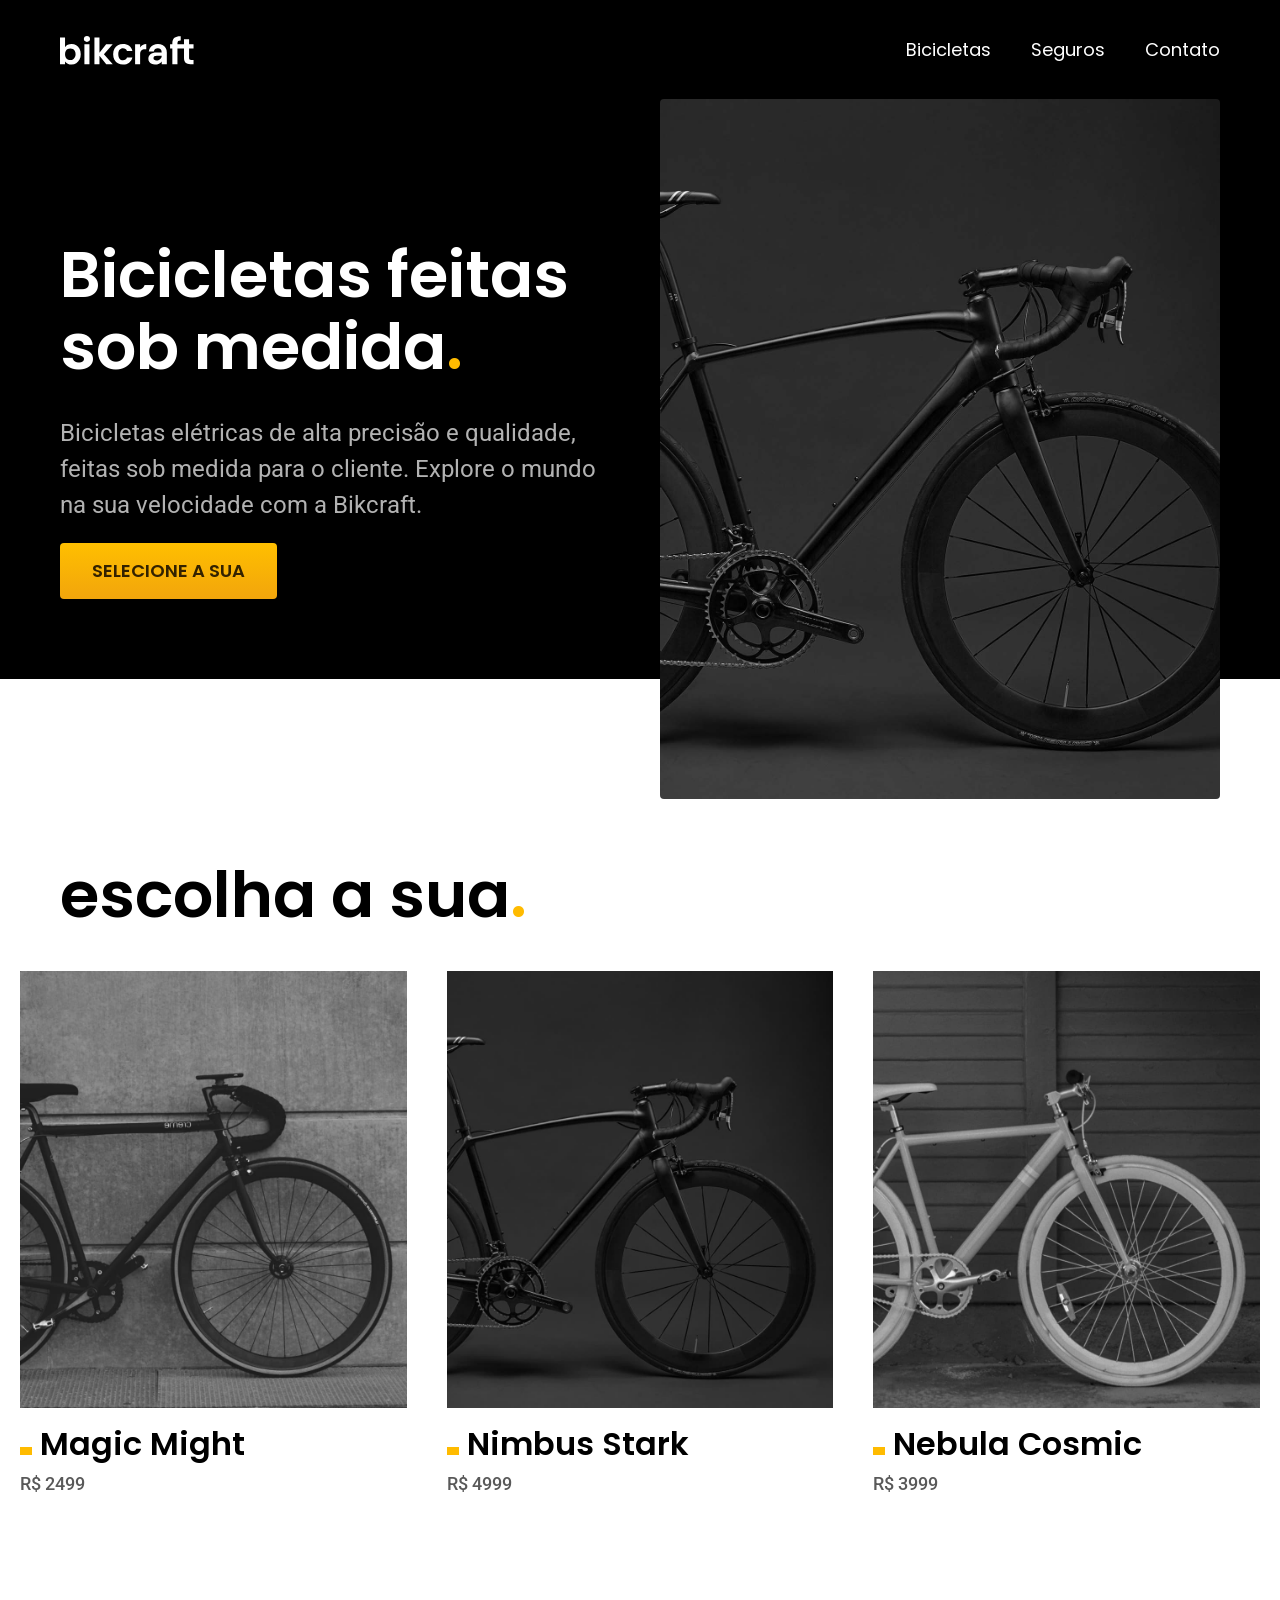
==== index.html @ c3587e06 "Add Bikes list" ====
<!DOCTYPE html>
<html lang="pt-br">

<head>
  <meta charset="UTF-8">
  <meta name="viewport" content="width=device-width, initial-scale=1.0">
  <title>Bikcraft</title>
  <link rel="stylesheet" href="./css/style.css">
  <link rel="preconnect" href="https://fonts.googleapis.com">
  <link rel="preconnect" href="https://fonts.gstatic.com">
  <link href="https://fonts.googleapis.com/css2?family=Poppins:wght@400;600&family=Roboto:wght@400;500&display=swap" rel="stylesheet">
</head>

<body>
  <header class="header-bg">
    <div class="header">
      <a href="./index.html">
        <img src="./img/bikcraft.svg" alt="Bikcraft">
      </a>
      <nav aria-label="primary">
        <ul class="header-menu">
          <li><a href="./bicicletas.html">Bicicletas</a></li>
          <li><a href="./seguros.html">Seguros</a></li>
          <li><a href="./contato.html">Contato</a></li>
        </ul>
      </nav>
    </div>
  </header>
  <main class="introduction-bg">
    <div class="introduction">
      <div class="introduction-content">
        <h1 class="font-1-xxl">Bicicletas feitas sob medida<span class="color-p1">.</span></h1>
        <p class="font-2-l color-5">Bicicletas elétricas de alta precisão e qualidade, feitas sob medida para o cliente. Explore o mundo na sua velocidade com a Bikcraft.</p>
        <a class="button" href="./bicicletas.html">Selecione a sua</a>
      </div>
      <div class="introduction-image">
        <img src="./img/fotos/introducao.jpg" alt="">
      </div>
    </div>
  </main>
  <article class="bikes-list">
    <h2 class="font-1-xxl">escolha a sua<span class="color-p1">.</span></h2>

    <ul>
      <li>
        <a href="./bikes/magic.html"></a>
        <img src="./img/bicicletas/magic-home.jpg" alt="Bicicleta Magic Might">
        <h3 class="font-1-xl">Magic Might</h3>
        <span class="font-2-m color-8">R$ 2499</span>
      </li>
      <li>
        <a href="./bikes/nimbus.html"></a>
        <img src="./img/bicicletas/nimbus-home.jpg" alt="Bicicleta Nimbus">
        <h3 class="font-1-xl">Nimbus Stark</h3>
        <span class="font-2-m color-8">R$ 4999</span>
      </li>
      <li>
        <a href="./bikes/nebula.html"></a>
        <img src="./img/bicicletas/nebula-home.jpg" alt="Bicicleta Nebula">
        <h3 class="font-1-xl">Nebula Cosmic</h3>
        <span class="font-2-m color-8">R$ 3999</span>
      </li>
    </ul>
  </article>
</body>

</html>
---- css/style.css ----
@import "./global/header.css";
@import "./utilities/typography.css";
@import "./utilities/colors.css";

@import "./global/global.css";

/* Utilities */

@import "./utilities/components.css";

/* Home */
@import "./home/introduction.css";
@import "./bikes/bikes-list.css";
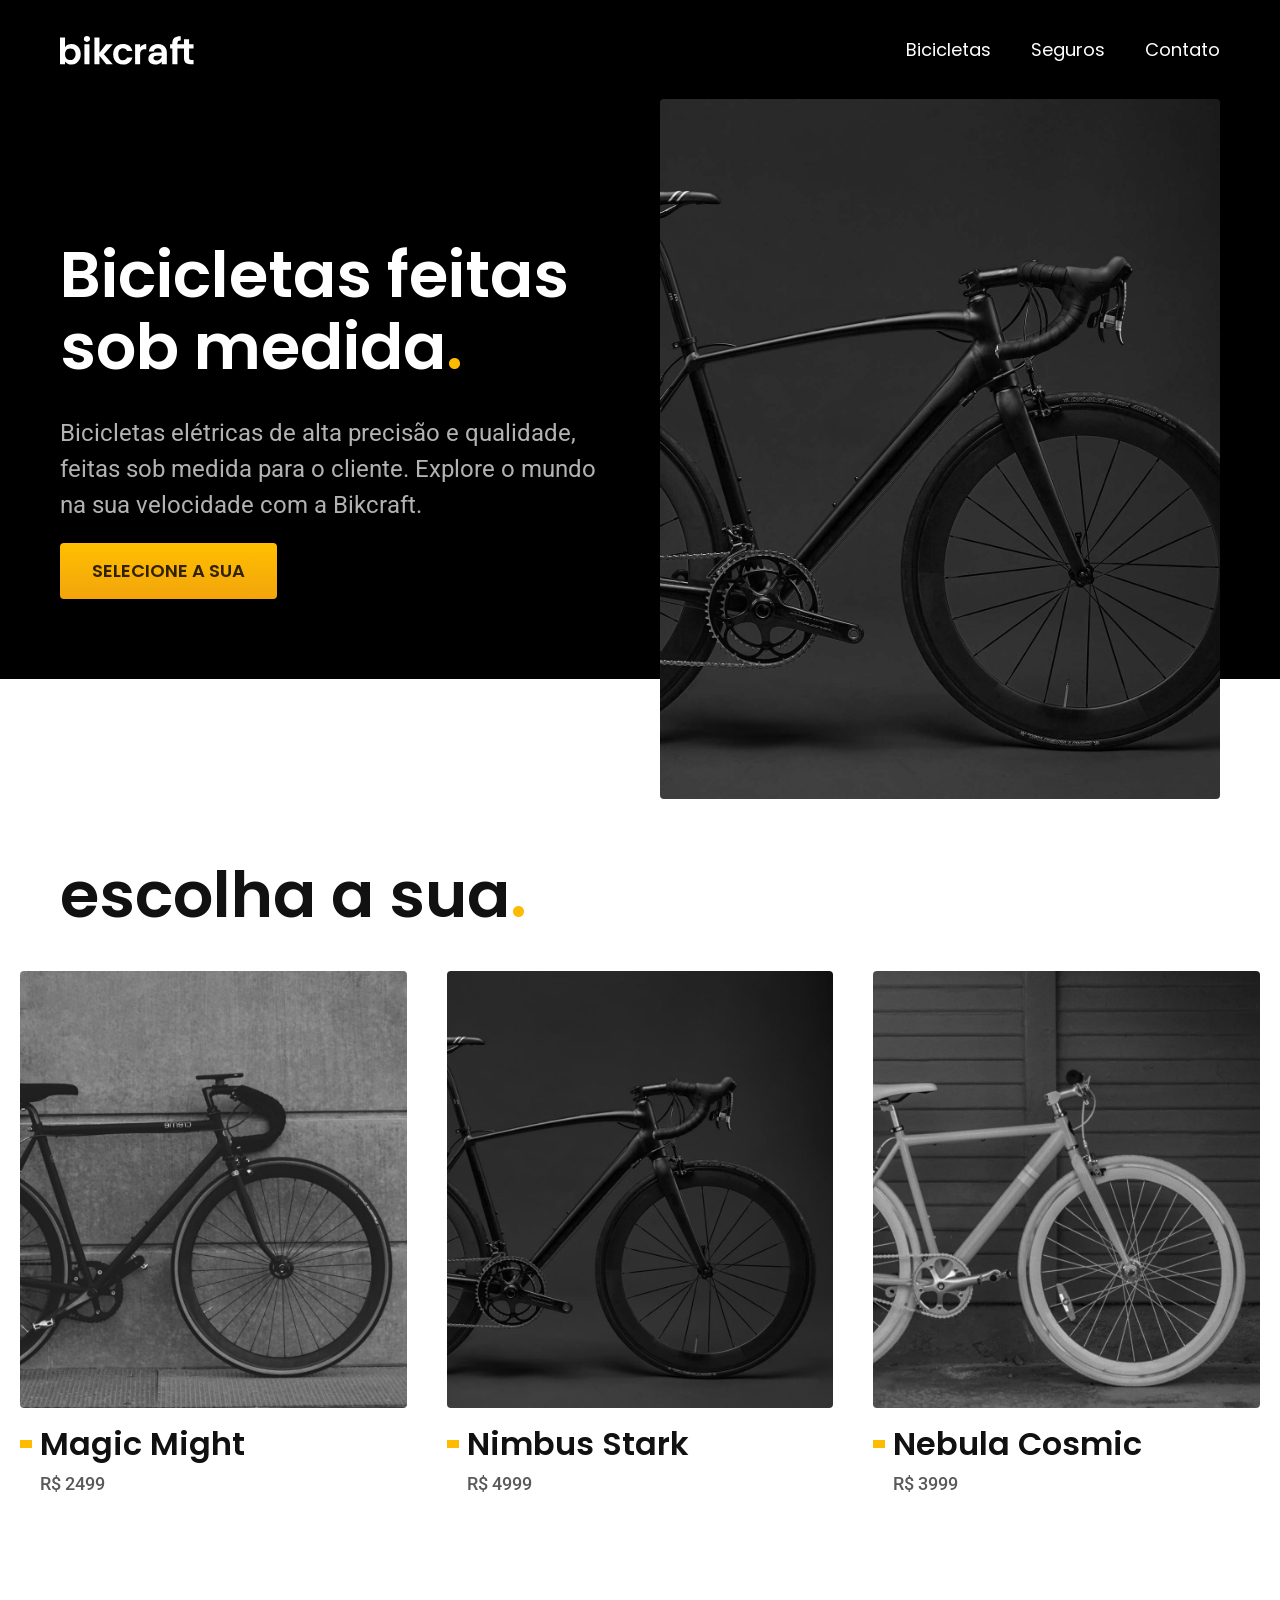
==== commit d43797cf: "Fixing some code changes" ====
--- a/index.html
+++ b/index.html
@@ -43,22 +43,25 @@
 
     <ul>
       <li>
-        <a href="./bikes/magic.html"></a>
-        <img src="./img/bicicletas/magic-home.jpg" alt="Bicicleta Magic Might">
-        <h3 class="font-1-xl">Magic Might</h3>
-        <span class="font-2-m color-8">R$ 2499</span>
+        <a href="./bikes/magic.html">
+          <img src="./img/bicicletas/magic-home.jpg" alt="Bicicleta Magic Might">
+          <h3 class="font-1-xl">Magic Might</h3>
+          <span class="font-2-m color-8">R$ 2499</span>
+        </a>
       </li>
       <li>
-        <a href="./bikes/nimbus.html"></a>
-        <img src="./img/bicicletas/nimbus-home.jpg" alt="Bicicleta Nimbus">
-        <h3 class="font-1-xl">Nimbus Stark</h3>
-        <span class="font-2-m color-8">R$ 4999</span>
+        <a href="./bikes/nimbus.html">
+          <img src="./img/bicicletas/nimbus-home.jpg" alt="Bicicleta Nimbus">
+          <h3 class="font-1-xl">Nimbus Stark</h3>
+          <span class="font-2-m color-8">R$ 4999</span>
+        </a>
       </li>
       <li>
-        <a href="./bikes/nebula.html"></a>
-        <img src="./img/bicicletas/nebula-home.jpg" alt="Bicicleta Nebula">
-        <h3 class="font-1-xl">Nebula Cosmic</h3>
-        <span class="font-2-m color-8">R$ 3999</span>
+        <a href="./bikes/nebula.html">
+          <img src="./img/bicicletas/nebula-home.jpg" alt="Bicicleta Nebula">
+          <h3 class="font-1-xl">Nebula Cosmic</h3>
+          <span class="font-2-m color-8">R$ 3999</span>
+        </a>
       </li>
     </ul>
   </article>
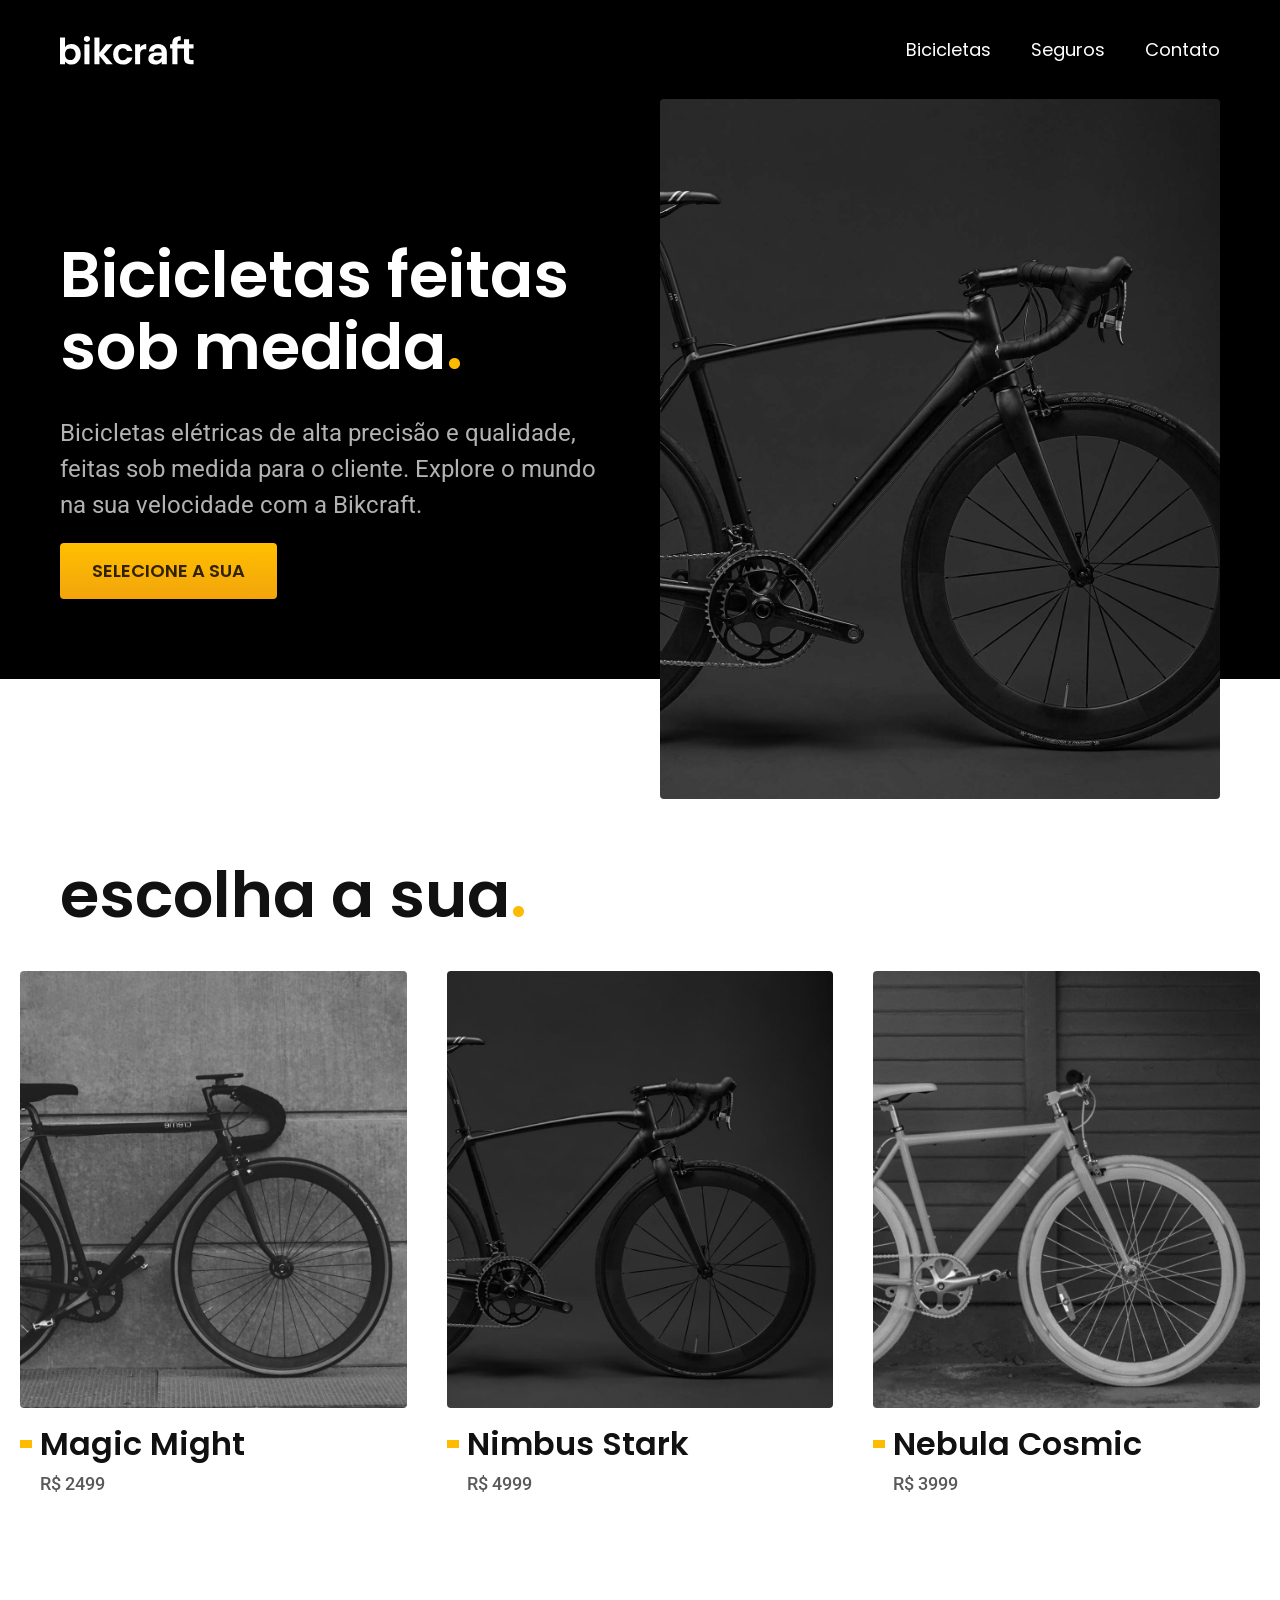
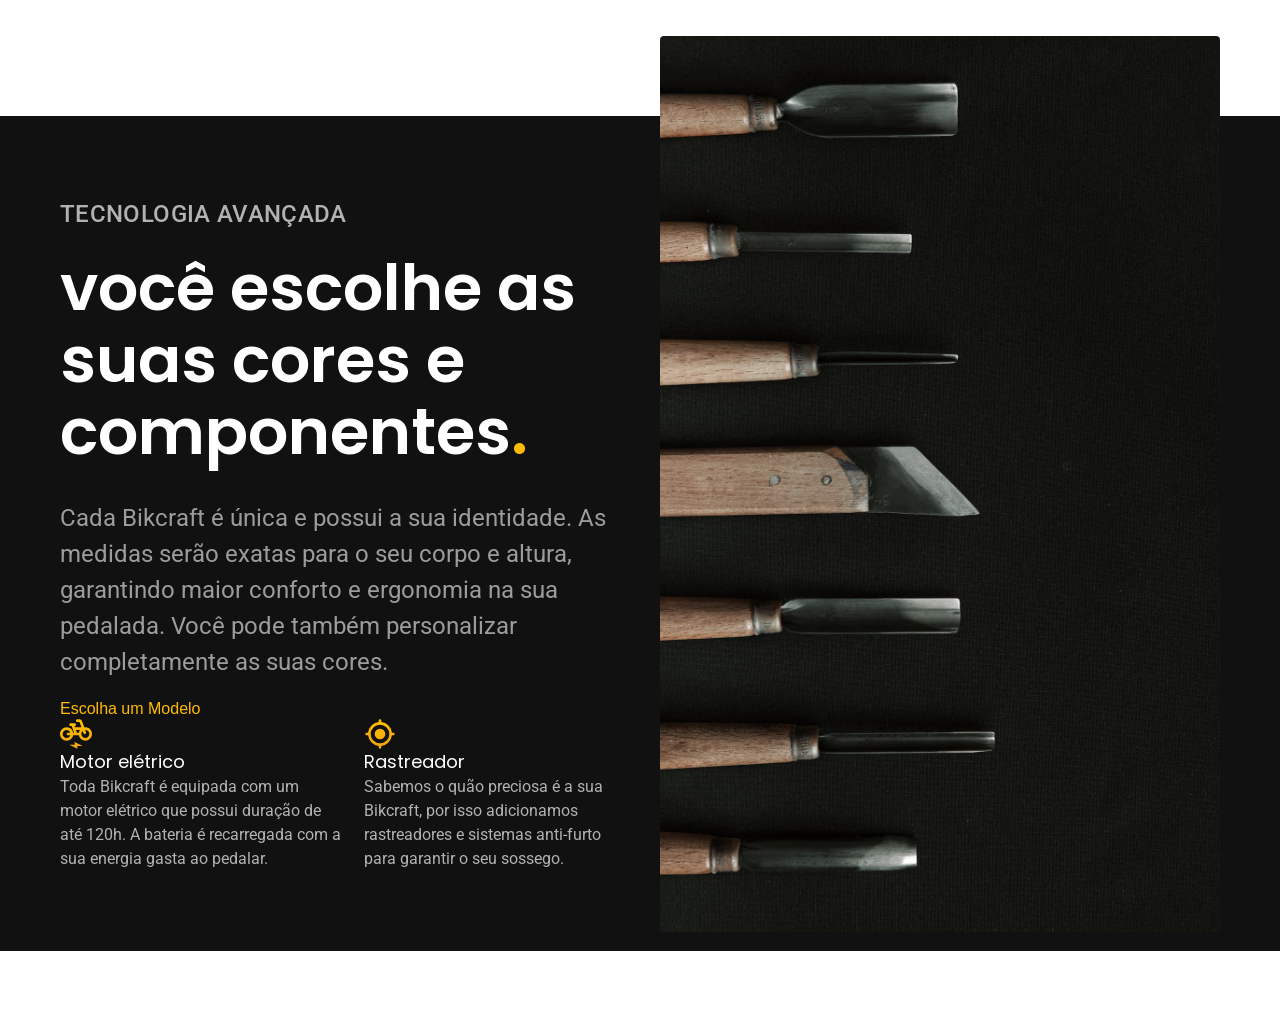
==== commit 96dbb5ac: "New updates on Bikcraft project" ====
--- a/index.html
+++ b/index.html
@@ -39,7 +39,7 @@
     </div>
   </main>
   <article class="bikes-list">
-    <h2 class="font-1-xxl">escolha a sua<span class="color-p1">.</span></h2>
+    <h2 class="font-1-xxl container">escolha a sua<span class="color-p1">.</span></h2>
 
     <ul>
       <li>
@@ -65,6 +65,33 @@
       </li>
     </ul>
   </article>
+  <article class="technology-bg">
+    <div class="technology container">
+      <div class="technology-content">
+        <span class="font-2-l-b color-5">tecnologia avançada</span>
+        <h2 class="font-1-xxl color-0">você escolhe as suas cores e componentes<span class="color-p1">.</span></h2>
+        <p class="font-2-l color-6">Cada Bikcraft é única e possui a sua identidade. As medidas serão exatas para o seu corpo e altura, garantindo maior conforto e ergonomia na sua pedalada. Você pode também personalizar completamente as suas cores.</p>
+        <a class="link color-p1" href="./bicicletas.html">Escolha um Modelo</a>
+        <div class="technology-vantagens">
+          <div>
+            <img src="./img/icones/eletrica.svg" alt="">
+            <h3 class="font-1-m color-0">Motor elétrico</h3>
+            <p class="font-2-s color-5">Toda Bikcraft é equipada com um motor elétrico que possui duração de até 120h. A bateria é recarregada com a sua energia gasta ao pedalar.</p>
+          </div>
+          <div>
+            <img src="./img/icones/rastreador.svg" alt="">
+            <h3 class="font-1-m color-0">Rastreador</h3>
+            <p class="font-2-s color-5">Sabemos o quão preciosa é a sua Bikcraft, por isso adicionamos rastreadores e sistemas anti-furto para garantir o seu sossego.</p>
+          </div>
+        </div>
+      </div>
+      <div class="technology-image">
+        <img src="./img/fotos/tecnologia.jpg" alt="">
+      </div>
+
+    </div>
+
+  </article>
 </body>
 
 </html>
--- a/css/style.css
+++ b/css/style.css
@@ -10,4 +10,5 @@
 
 /* Home */
 @import "./home/introduction.css";
+@import "./home/technology.css";
 @import "./bikes/bikes-list.css";
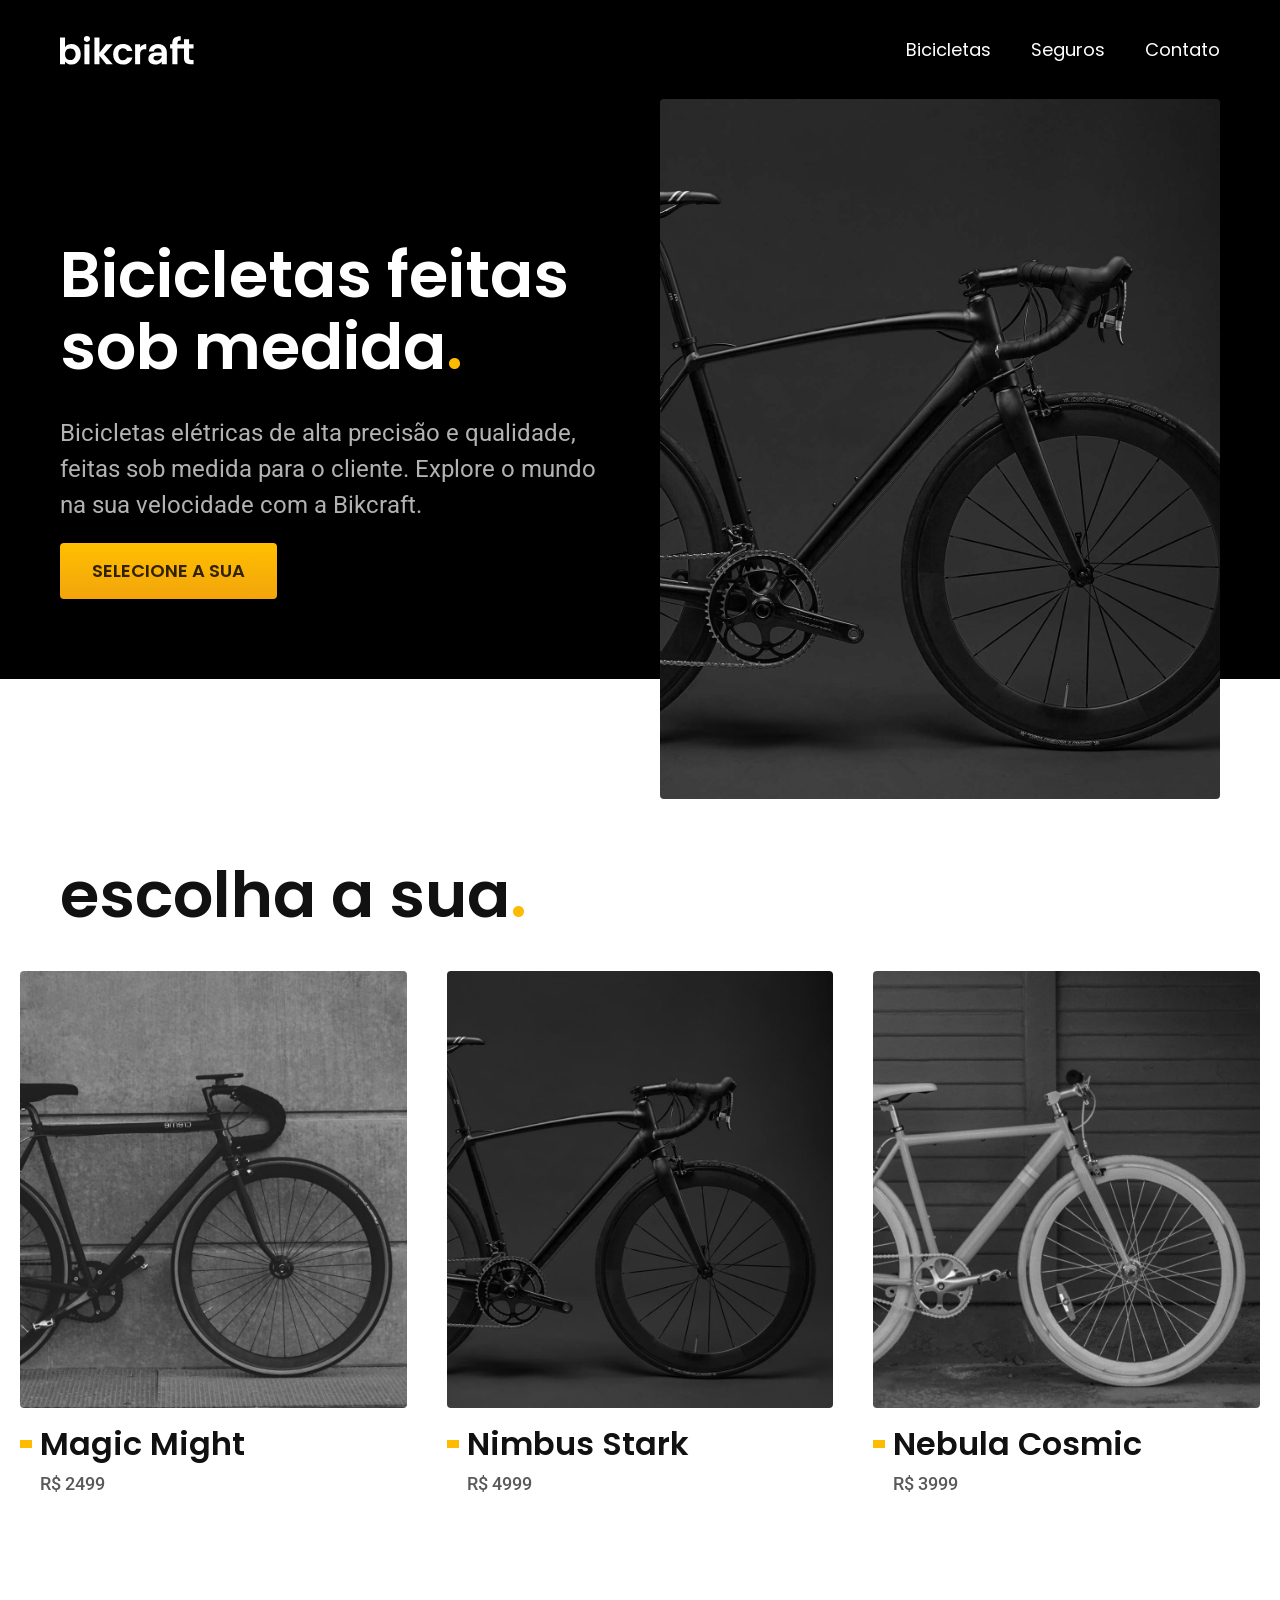
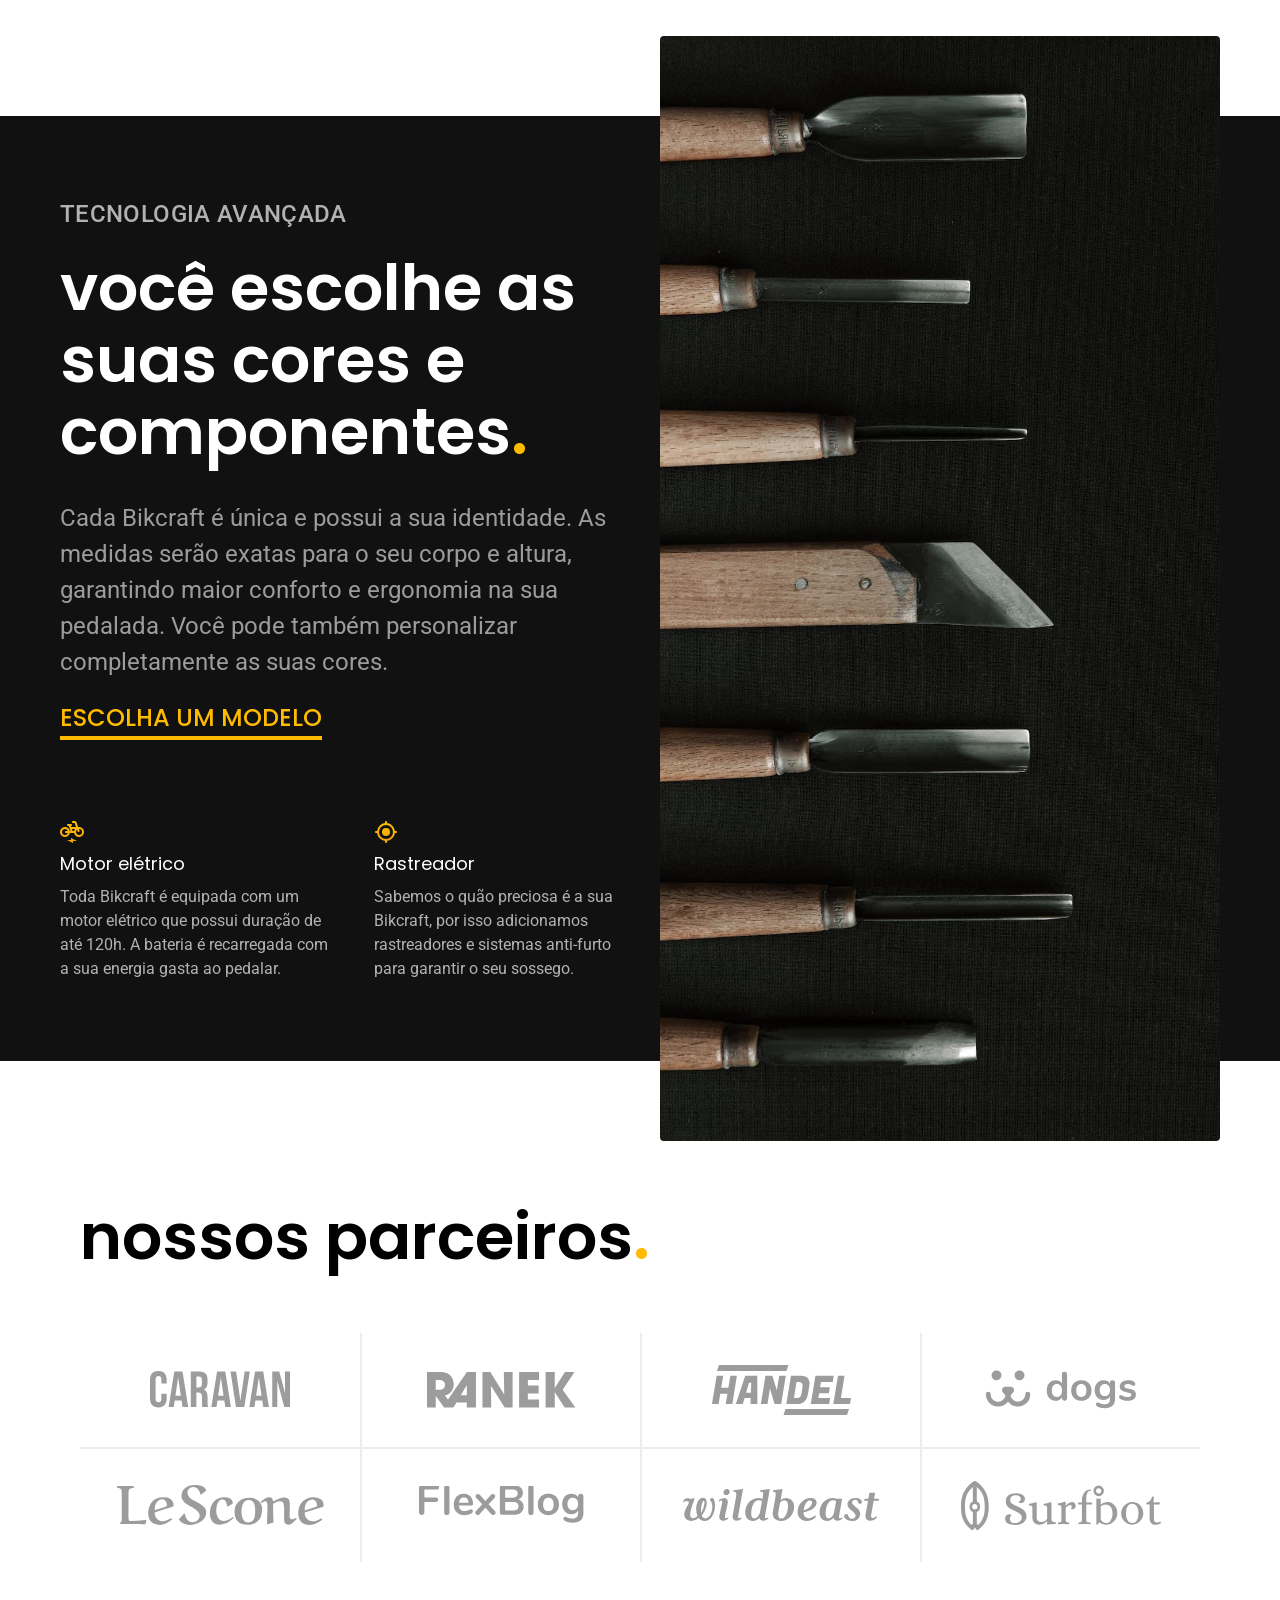
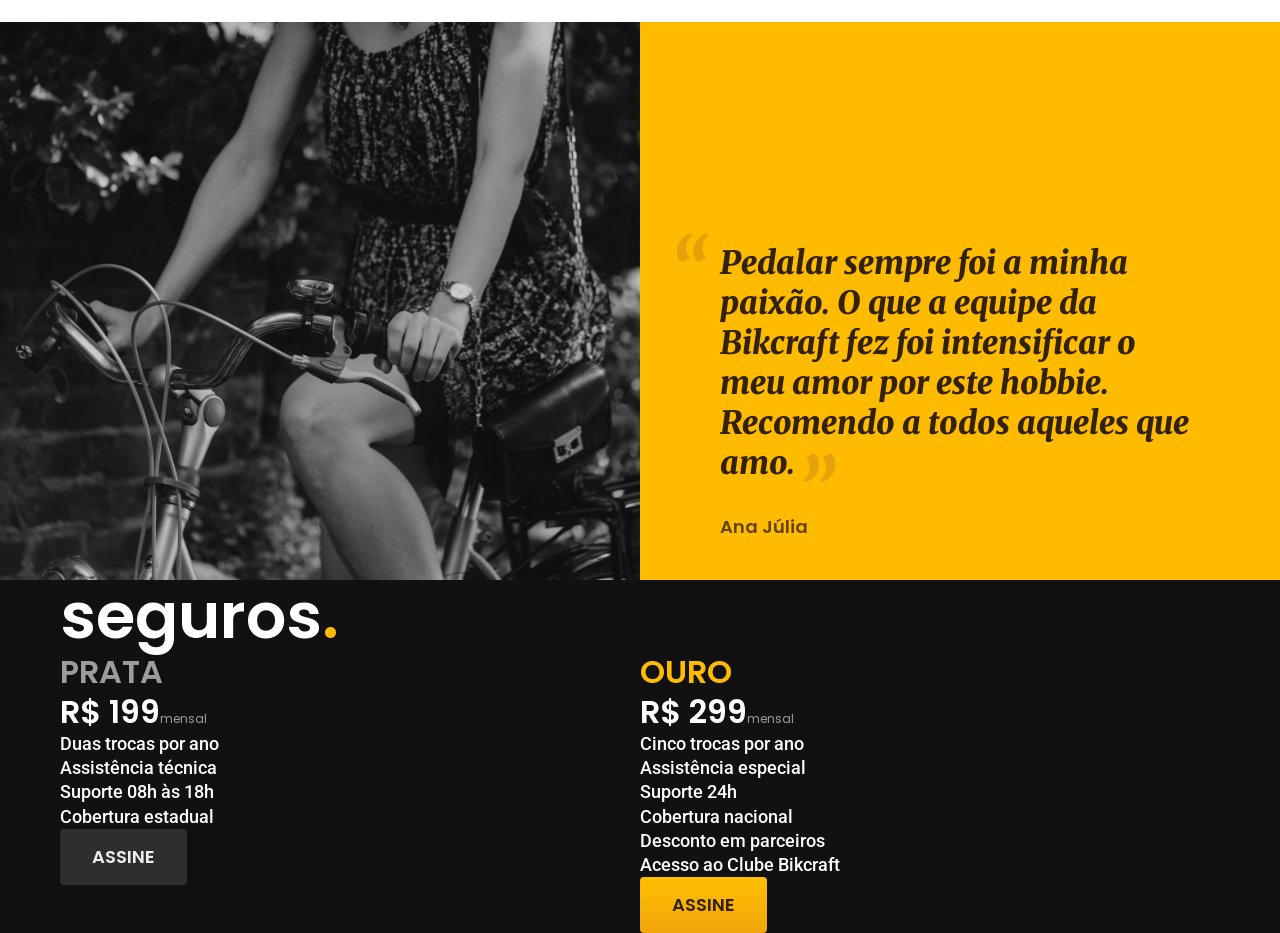
==== commit 42cb5769: "Adding seguros and depoimentos" ====
--- a/index.html
+++ b/index.html
@@ -7,8 +7,8 @@
   <title>Bikcraft</title>
   <link rel="stylesheet" href="./css/style.css">
   <link rel="preconnect" href="https://fonts.googleapis.com">
-  <link rel="preconnect" href="https://fonts.gstatic.com">
-  <link href="https://fonts.googleapis.com/css2?family=Poppins:wght@400;600&family=Roboto:wght@400;500&display=swap" rel="stylesheet">
+  <link rel="preconnect" href="https://fonts.gstatic.com" crossorigin>
+  <link href="https://fonts.googleapis.com/css2?family=Merriweather:ital,opsz,wght@1,18..144,900&family=Poppins&family=Roboto&display=swap" rel="stylesheet">
 </head>
 
 <body>
@@ -92,6 +92,59 @@
     </div>
 
   </article>
+  <section class="partners" aria-label="Nossos Parceiros">
+    <h2 class="font-1-xxl color-12 container">nossos parceiros<span class="color-p1">.</span></h2>
+    <ul>
+      <li><img src="./img/parceiros/caravan.svg" alt="caravan"></li>
+      <li><img src="./img/parceiros/ranek.svg" alt="ranek"></li>
+      <li><img src="./img/parceiros/handel.svg" alt="handel"></li>
+      <li><img src="./img/parceiros/dogs.svg" alt="dogs"></li>
+      <li><img src="./img/parceiros/lescone.svg" alt="lescone"></li>
+      <li><img src="./img/parceiros/flexblog.svg" alt="flexblog"></li>
+      <li><img src="./img/parceiros/wildbeast.svg" alt="wildbeast"></li>
+      <li><img src="./img/parceiros/surfbot.svg" alt="surfbot"></li>
+    </ul>
+  </section>
+  <section class="testimony" aria-label="Depoimento">
+    <div>
+      <img src="./img/fotos/depoimento.jpg" alt="Pessoa andando de bicicleta da Bikcraft">
+    </div>
+    <div class="testimony-content">
+      <blockquote class="font-1-xl color-p5">
+        <p>Pedalar sempre foi a minha paixão. O que a equipe da Bikcraft fez foi intensificar o meu amor por este hobbie. Recomendo a todos aqueles que amo.</p>
+      </blockquote>
+      <span class="font-1-m-b color-p4">Ana Júlia</span>
+    </div>
+  </section>
+  <article class="insurance-bg">
+    <div class="insurance container">
+      <h2 class="font-1-xxl color-0">seguros<span class="color-p1">.</span></h2>
+      <div class="insurance-item">
+        <h3 class="font-1-xl color-6">PRATA</h3>
+        <span class="font-1-xl color-0">R$ 199<span class="font-1-xs color-6">mensal</span></span>
+        <ul class="font-2-m color-0">
+          <li>Duas trocas por ano</li>
+          <li>Assistência técnica</li>
+          <li>Suporte 08h às 18h</li>
+          <li>Cobertura estadual</li>
+        </ul>
+        <a class="button secondary" href="./orcamento.html">Assine</a>
+      </div>
+      <div class="insurance-item">
+        <h3 class="font-1-xl color-p1">OURO</h3>
+        <span class="font-1-xl color-0">R$ 299<span class="font-1-xs color-6">mensal</span></span>
+        <ul class="font-2-m color-0">
+          <li>Cinco trocas por ano</li>
+          <li>Assistência especial</li>
+          <li>Suporte 24h</li>
+          <li>Cobertura nacional</li>
+          <li>Desconto em parceiros</li>
+          <li>Acesso ao Clube Bikcraft</li>
+        </ul>
+        <a class="button" href="./orcamento.html">Assine</a>
+      </div>
+    </div>
+  </article>
 </body>
 
 </html>
--- a/css/style.css
+++ b/css/style.css
@@ -11,4 +11,9 @@
 /* Home */
 @import "./home/introduction.css";
 @import "./home/technology.css";
+@import "./home/partners.css";
+@import "./home/testimony.css";
+@import "../insurances/insurance.css";
+
+/* Bikes-list */
 @import "./bikes/bikes-list.css";
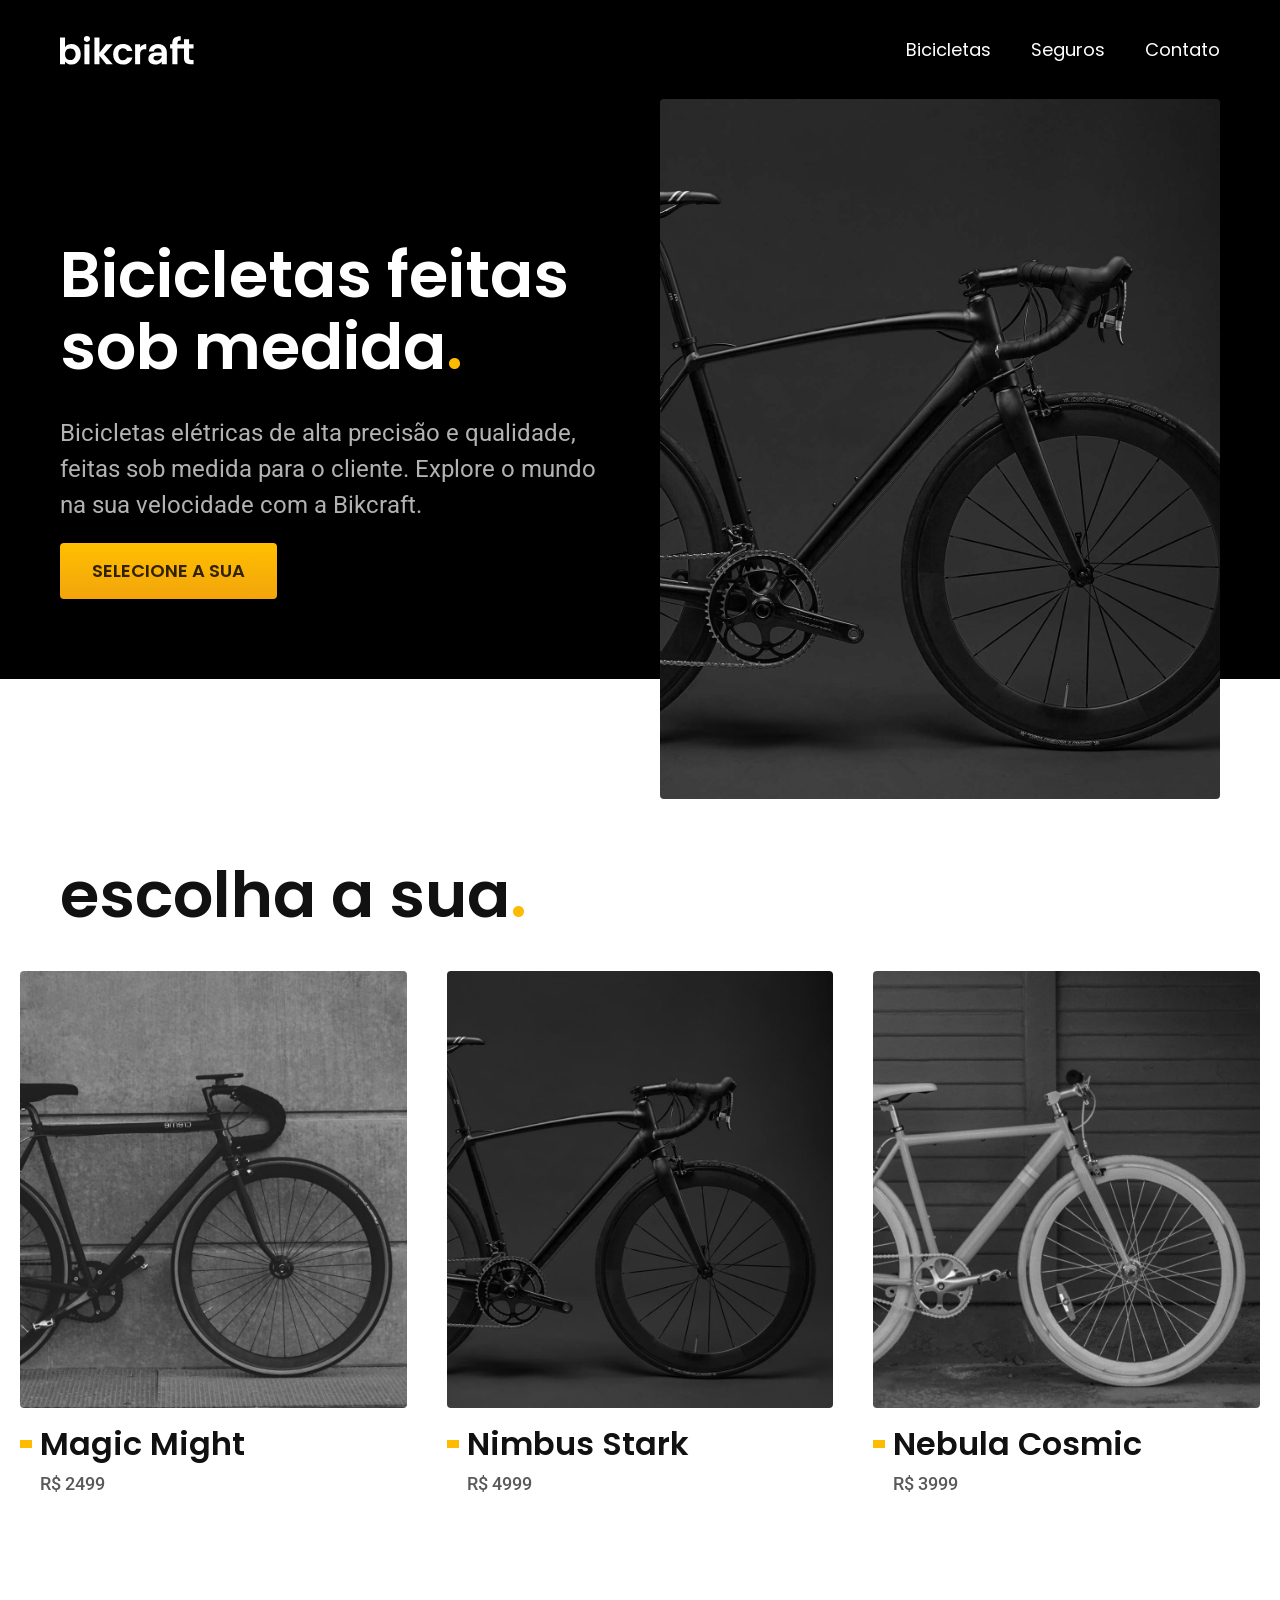
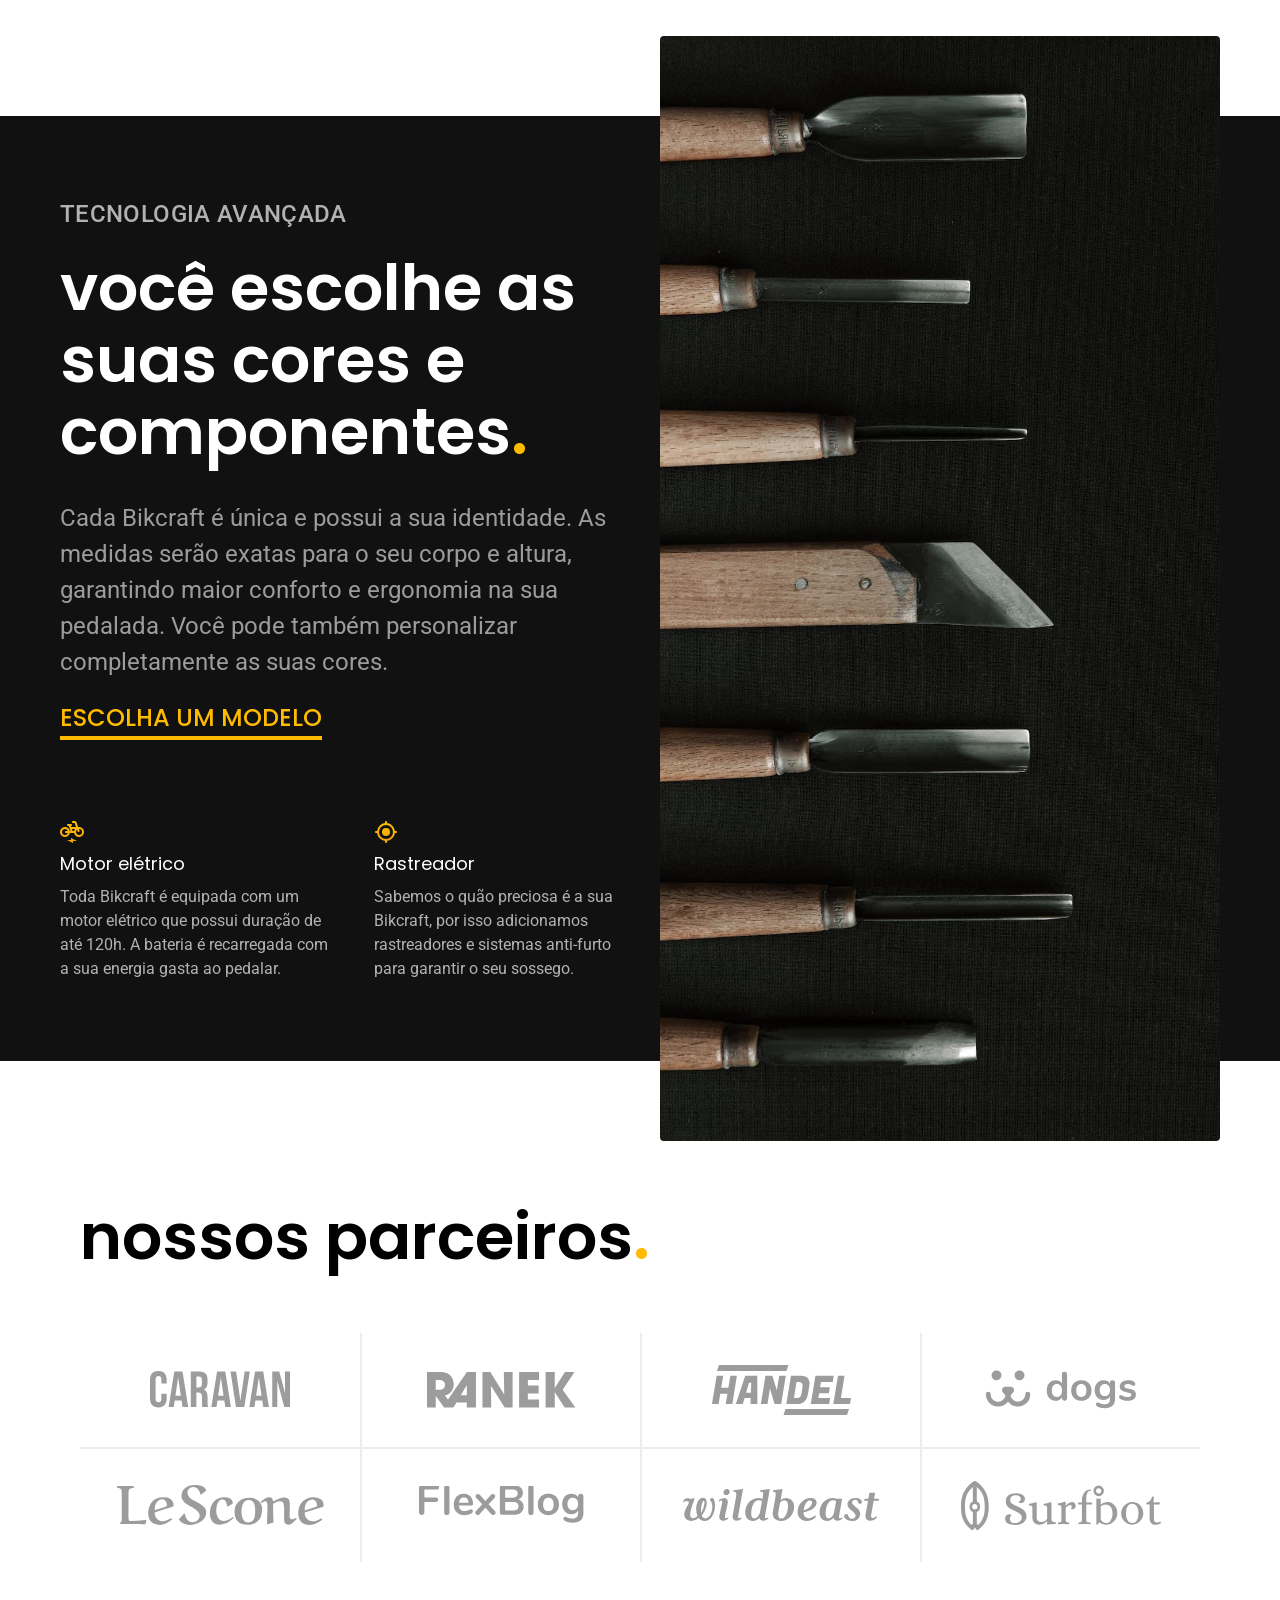
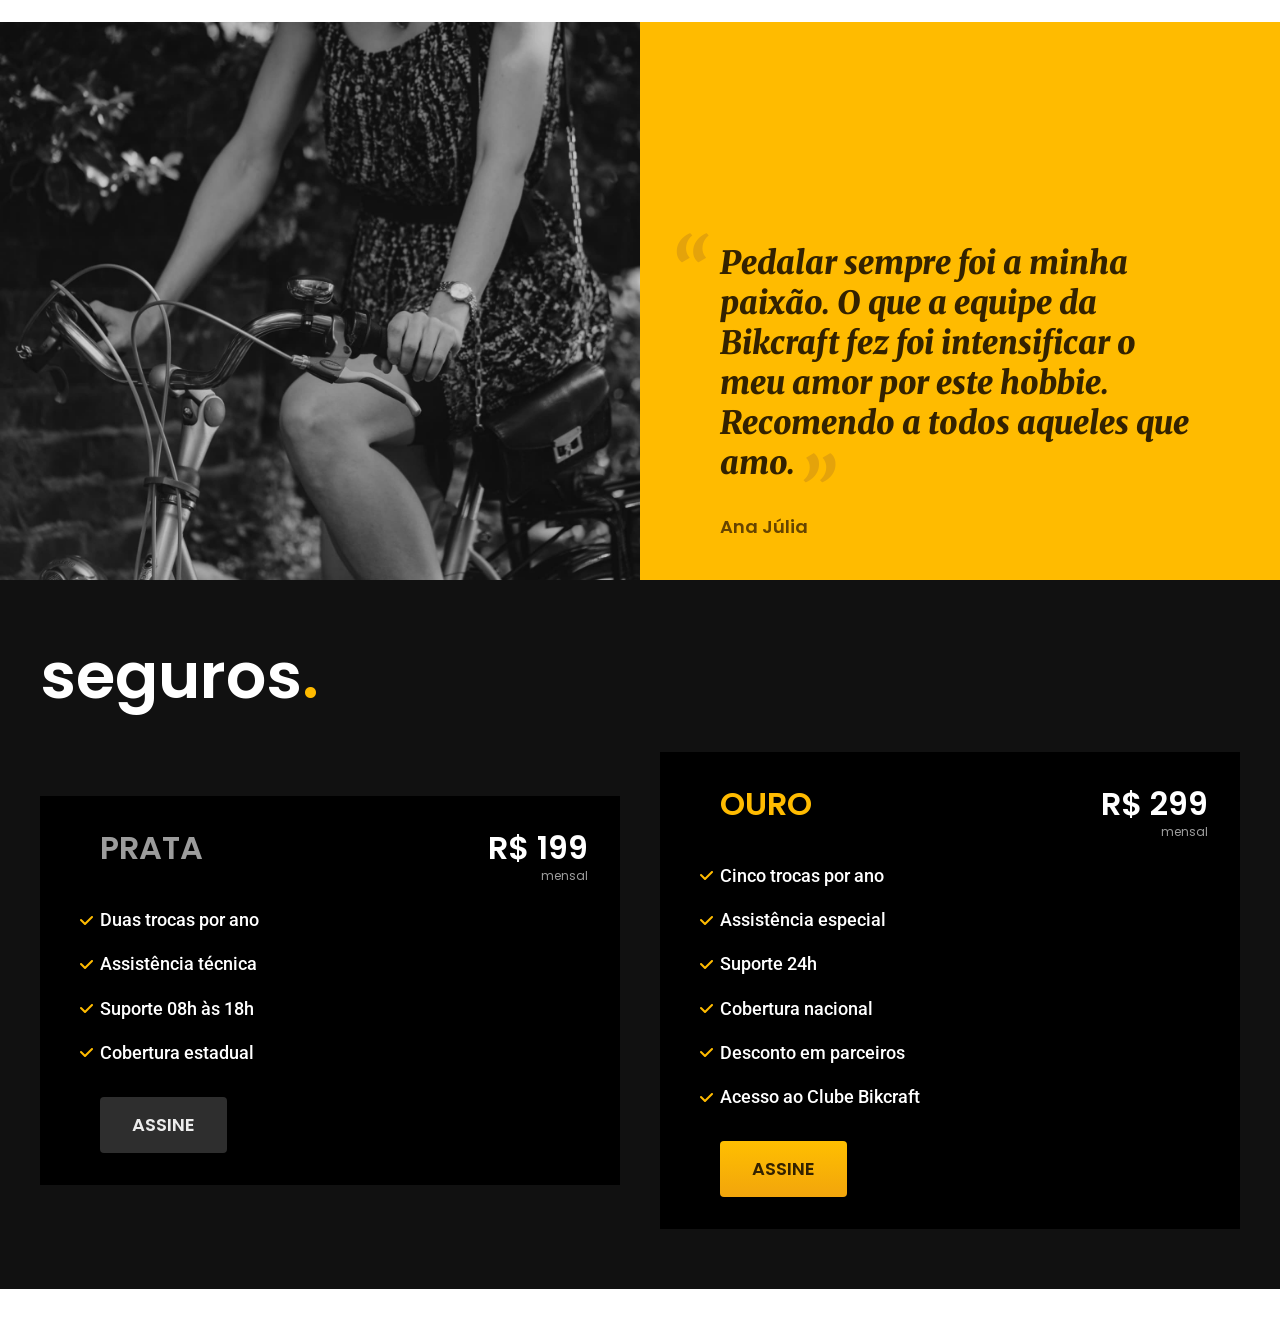
==== commit e5403f35: "Preparing for footer" ====
--- a/index.html
+++ b/index.html
@@ -145,6 +145,15 @@
       </div>
     </div>
   </article>
+  <footer>
+    <a href="./index.html"><img src="./img/bikcraft.svg" alt=""></a>
+    <div>
+
+    </div>
+    <div>
+
+    </div>
+  </footer>
 </body>
 
 </html>
--- a/css/style.css
+++ b/css/style.css
@@ -13,7 +13,7 @@
 @import "./home/technology.css";
 @import "./home/partners.css";
 @import "./home/testimony.css";
-@import "../insurances/insurance.css";
+@import "./insurances/insurance.css";
 
 /* Bikes-list */
 @import "./bikes/bikes-list.css";
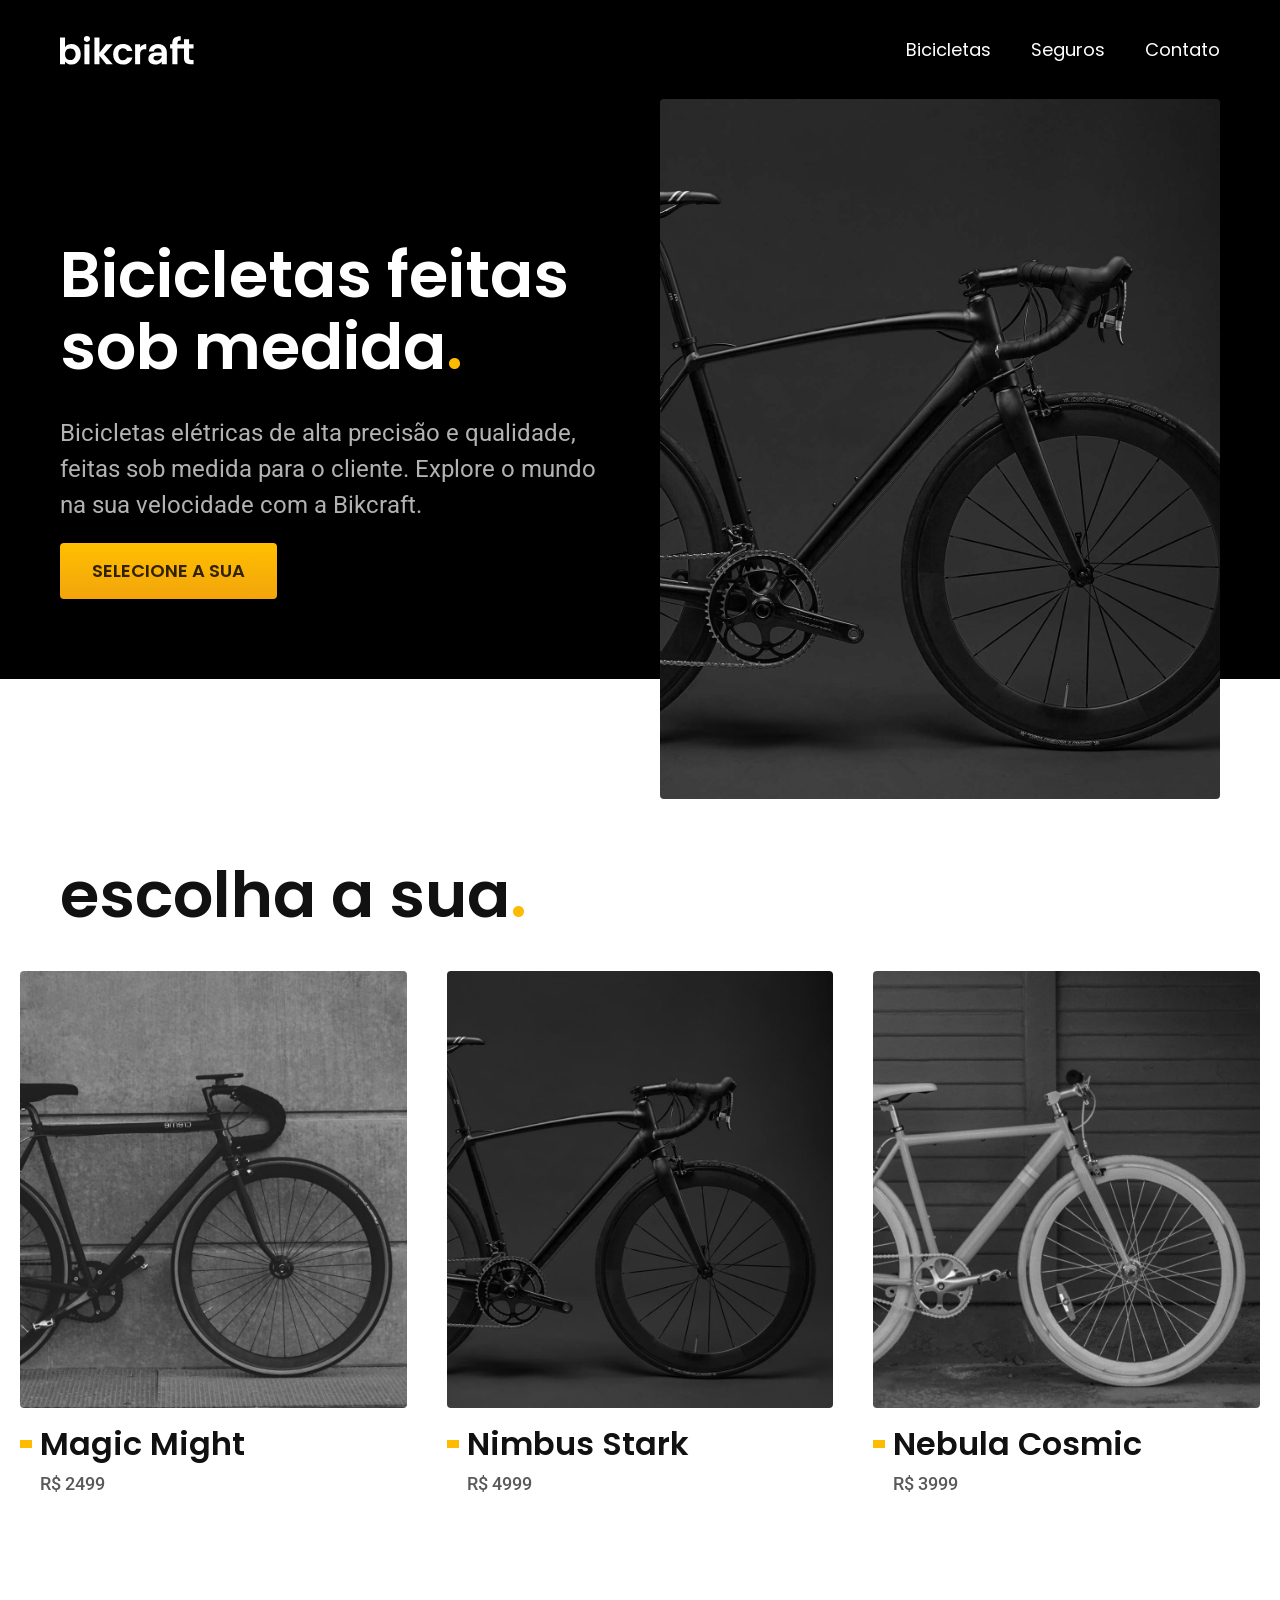
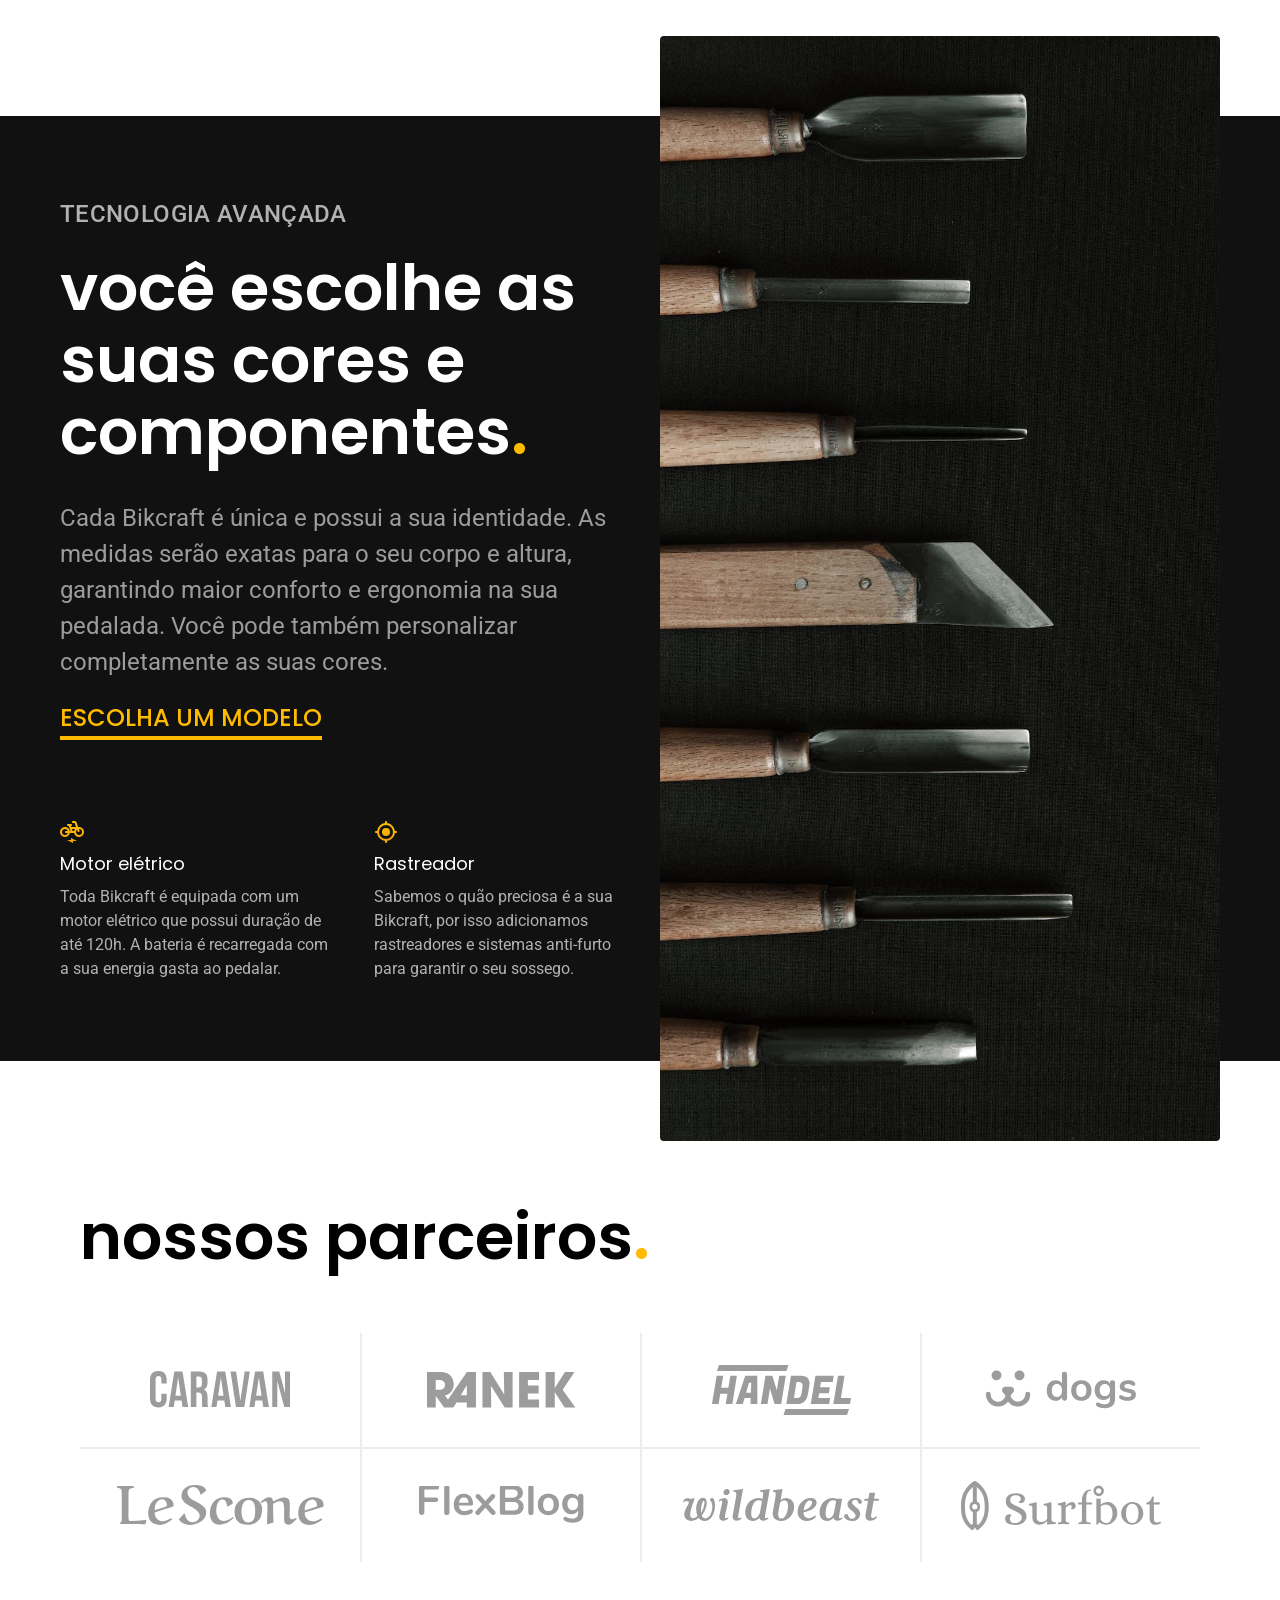
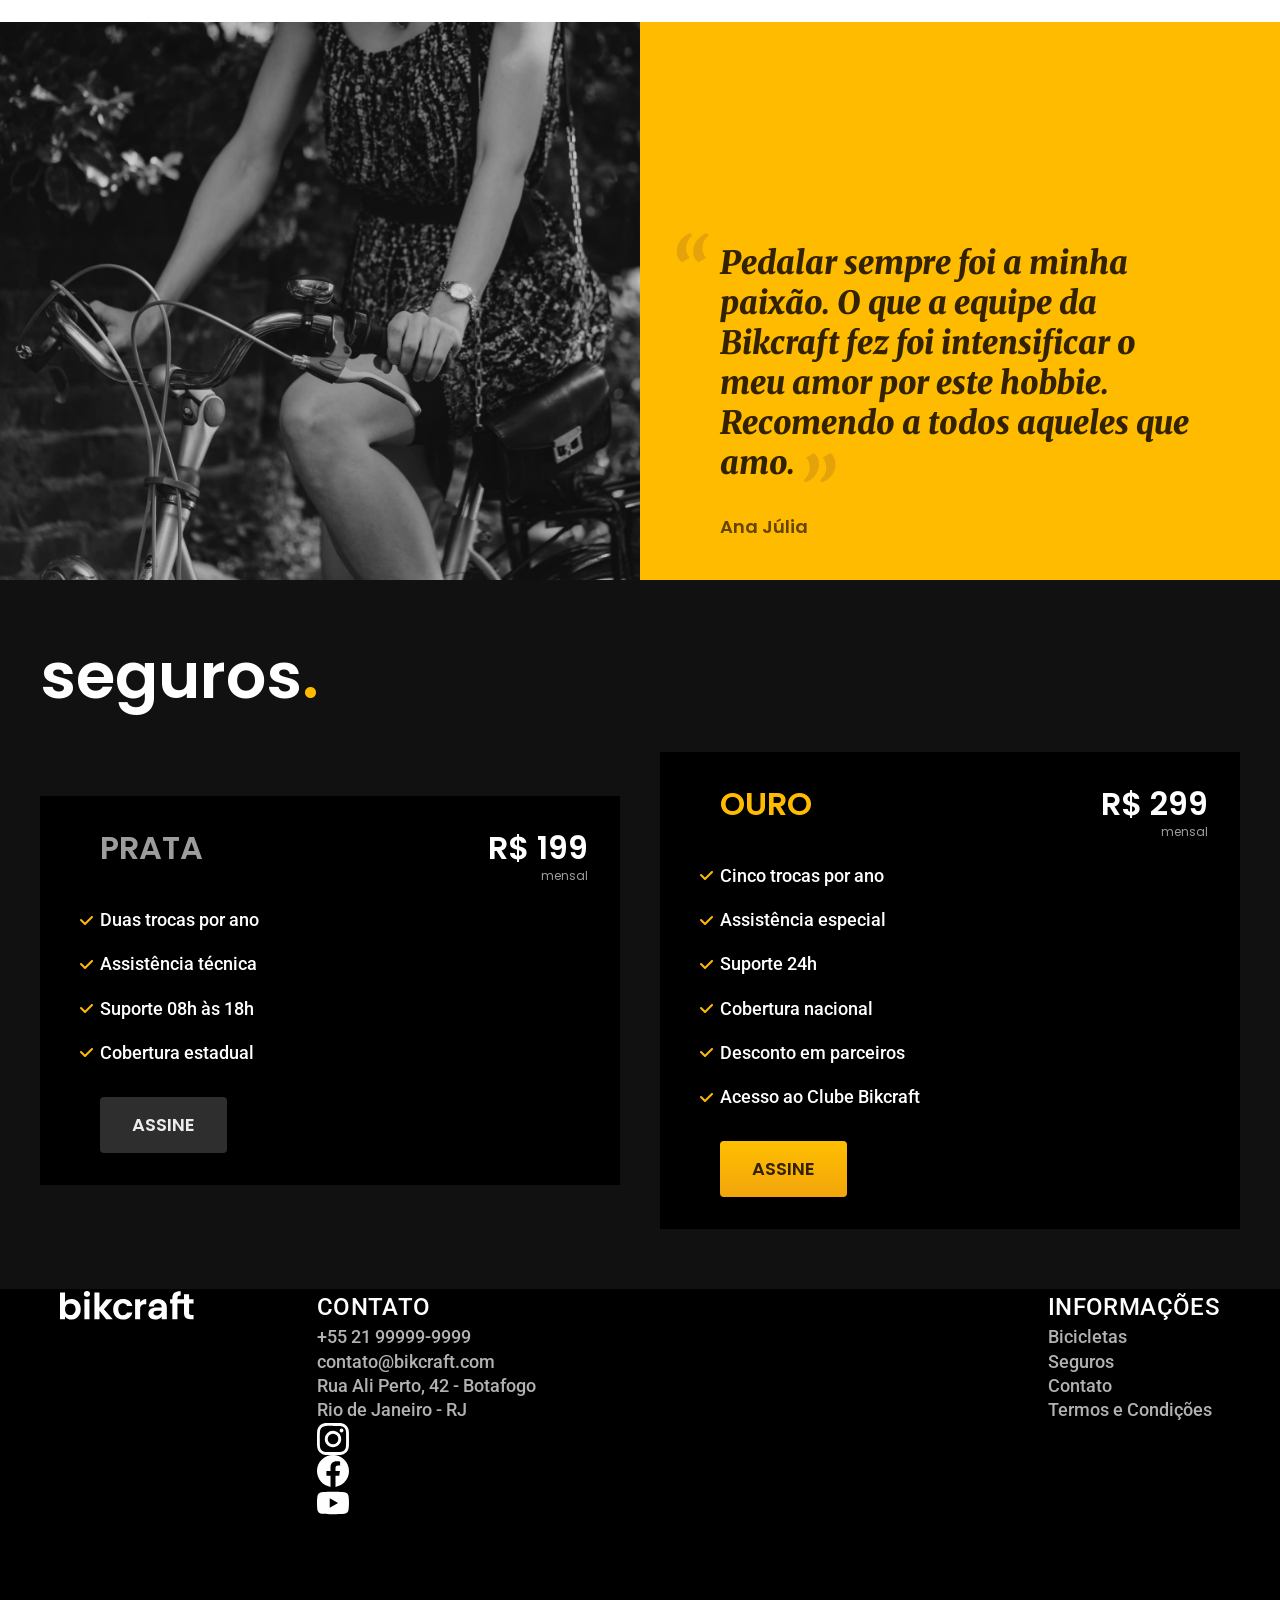
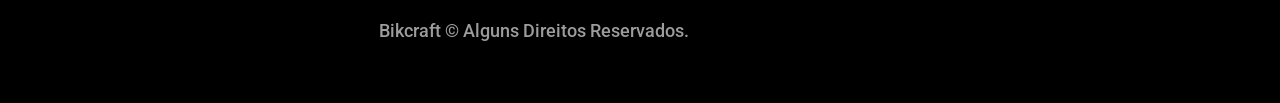
==== commit 2296b2d6: "Adding footer" ====
--- a/index.html
+++ b/index.html
@@ -145,13 +145,35 @@
       </div>
     </div>
   </article>
-  <footer>
-    <a href="./index.html"><img src="./img/bikcraft.svg" alt=""></a>
-    <div>
-
-    </div>
-    <div>
-
+  <footer class="footer-bg">
+    <div class="footer container">
+      <img src="./img/bikcraft.svg" alt="">
+      <div class="footer-contact">
+        <h3 class="font-2-l-b color-0">Contato</h3>
+        <ul class="font-2-m color-5">
+          <li><a href="tel:+5521999999999">+55 21 99999-9999</a></li>
+          <li><a href="mailto:contato@bikcraft.com">contato@bikcraft.com</a></li>
+          <li><a href="">Rua Ali Perto, 42 - Botafogo</a></li>
+          <li><a href="">Rio de Janeiro - RJ</a></li>
+        </ul>
+        <div class="footer-networks">
+          <a href="./"><img src="./img/redes/instagram.svg" alt=""></a>
+          <a href="./"><img src="./img/redes/facebook.svg" alt=""></a>
+          <a href="./"><img src="./img/redes/youtube.svg" alt=""></a>
+        </div>
+      </div>
+      <div class="footer-info">
+        <h3 class="font-2-l-b color-0">Informações</h3>
+        <nav>
+          <ul class="font-2-m color-5">
+            <li><a href="./bicicletas.html">Bicicletas</a></li>
+            <li><a href="./seguros.html">Seguros</a></li>
+            <li><a href="./contato.html">Contato</a></li>
+            <li><a href="./termos.html">Termos e Condições</a></li>
+          </ul>
+        </nav>
+      </div>
+      <p class=" footer-copy font-2-m color-6">Bikcraft © Alguns Direitos Reservados.</p>
     </div>
   </footer>
 </body>
--- a/css/style.css
+++ b/css/style.css
@@ -1,8 +1,9 @@
-@import "./global/header.css";
 @import "./utilities/typography.css";
 @import "./utilities/colors.css";
 
 @import "./global/global.css";
+@import "./global/header.css";
+@import "./global/footer.css";
 
 /* Utilities */
 
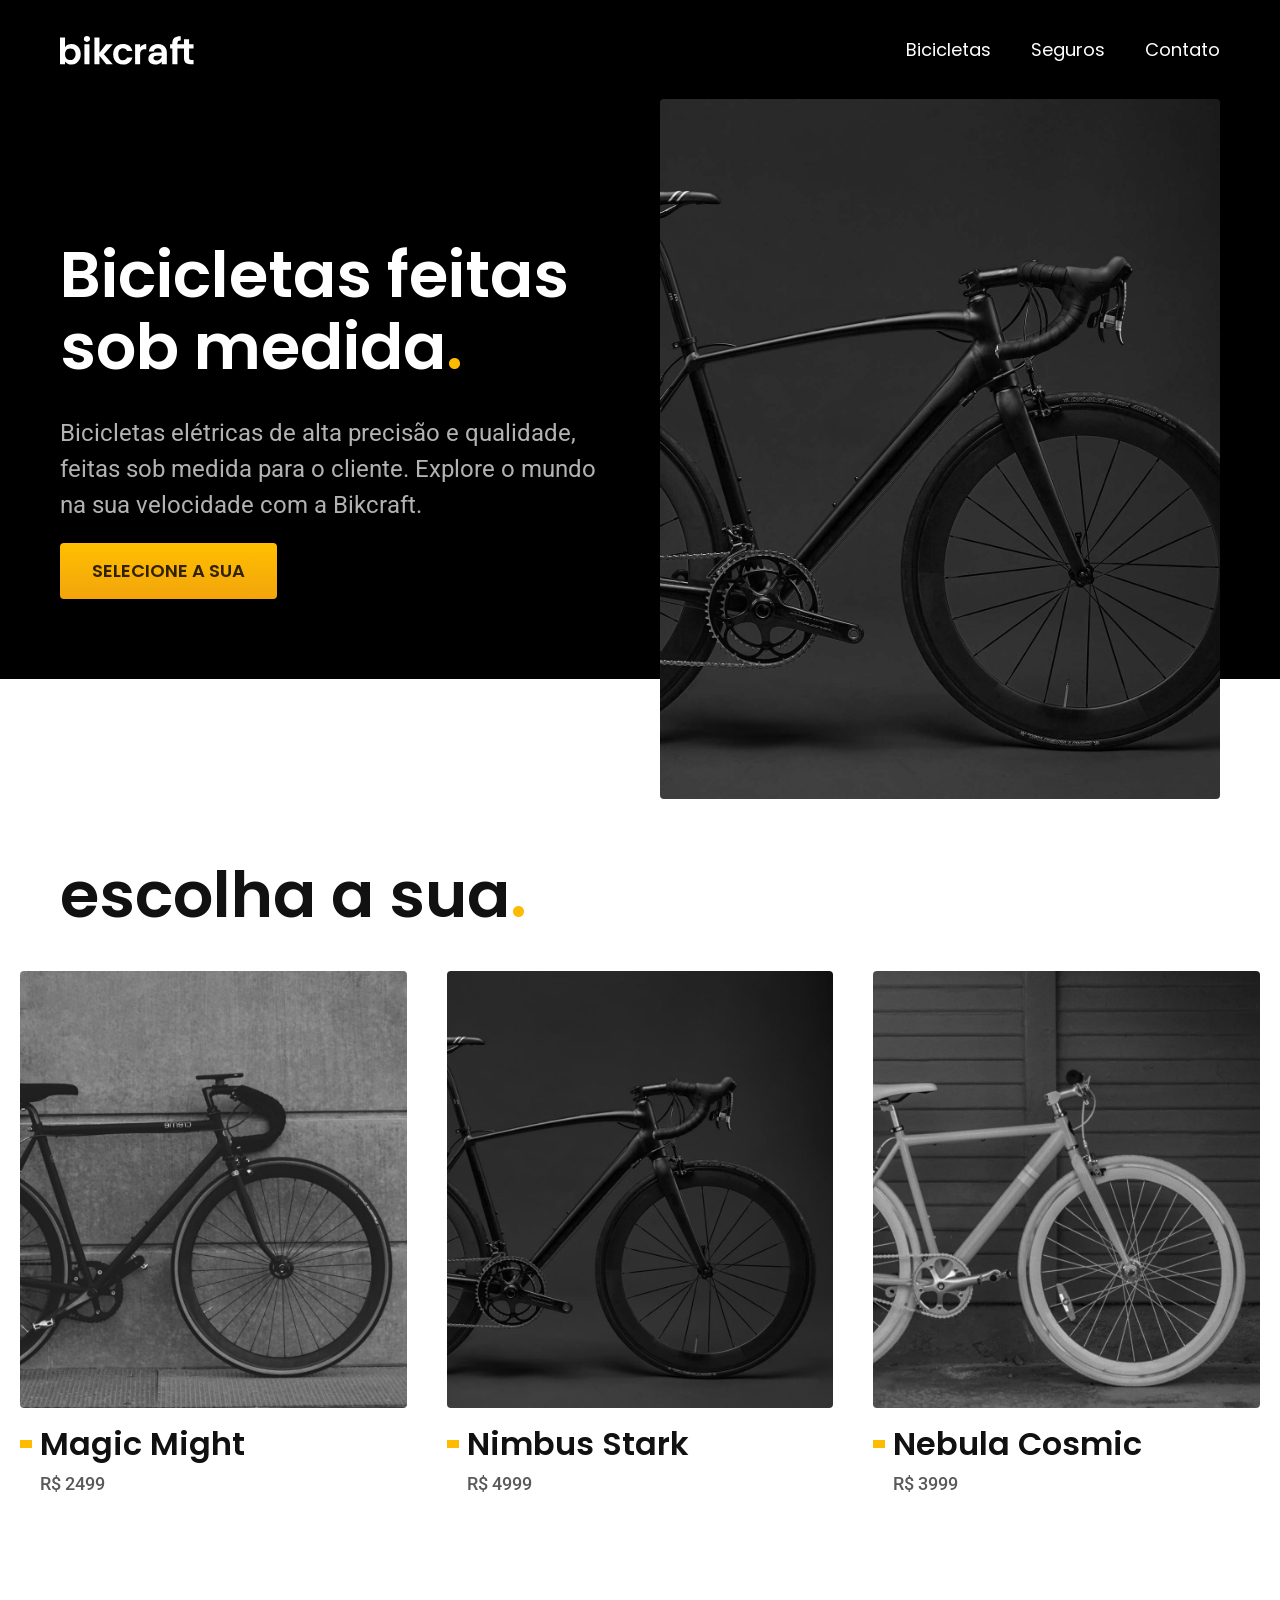
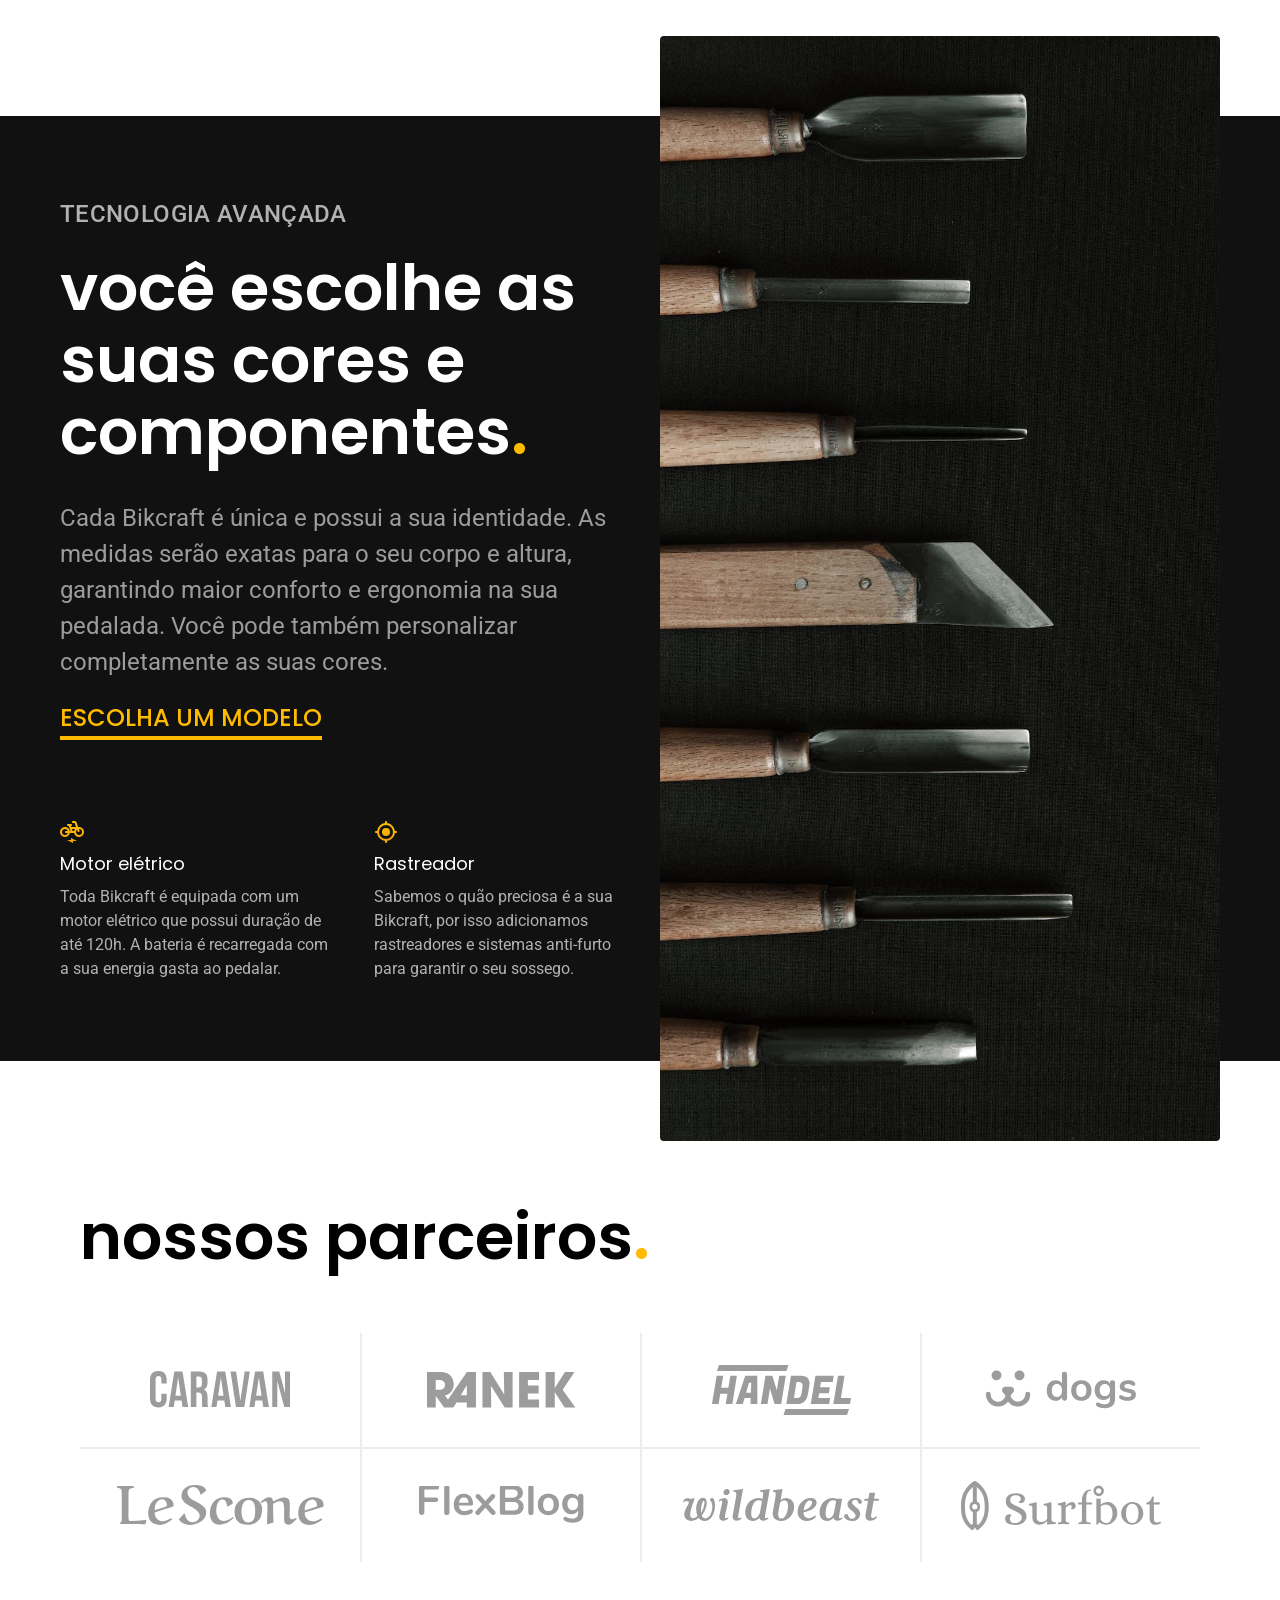
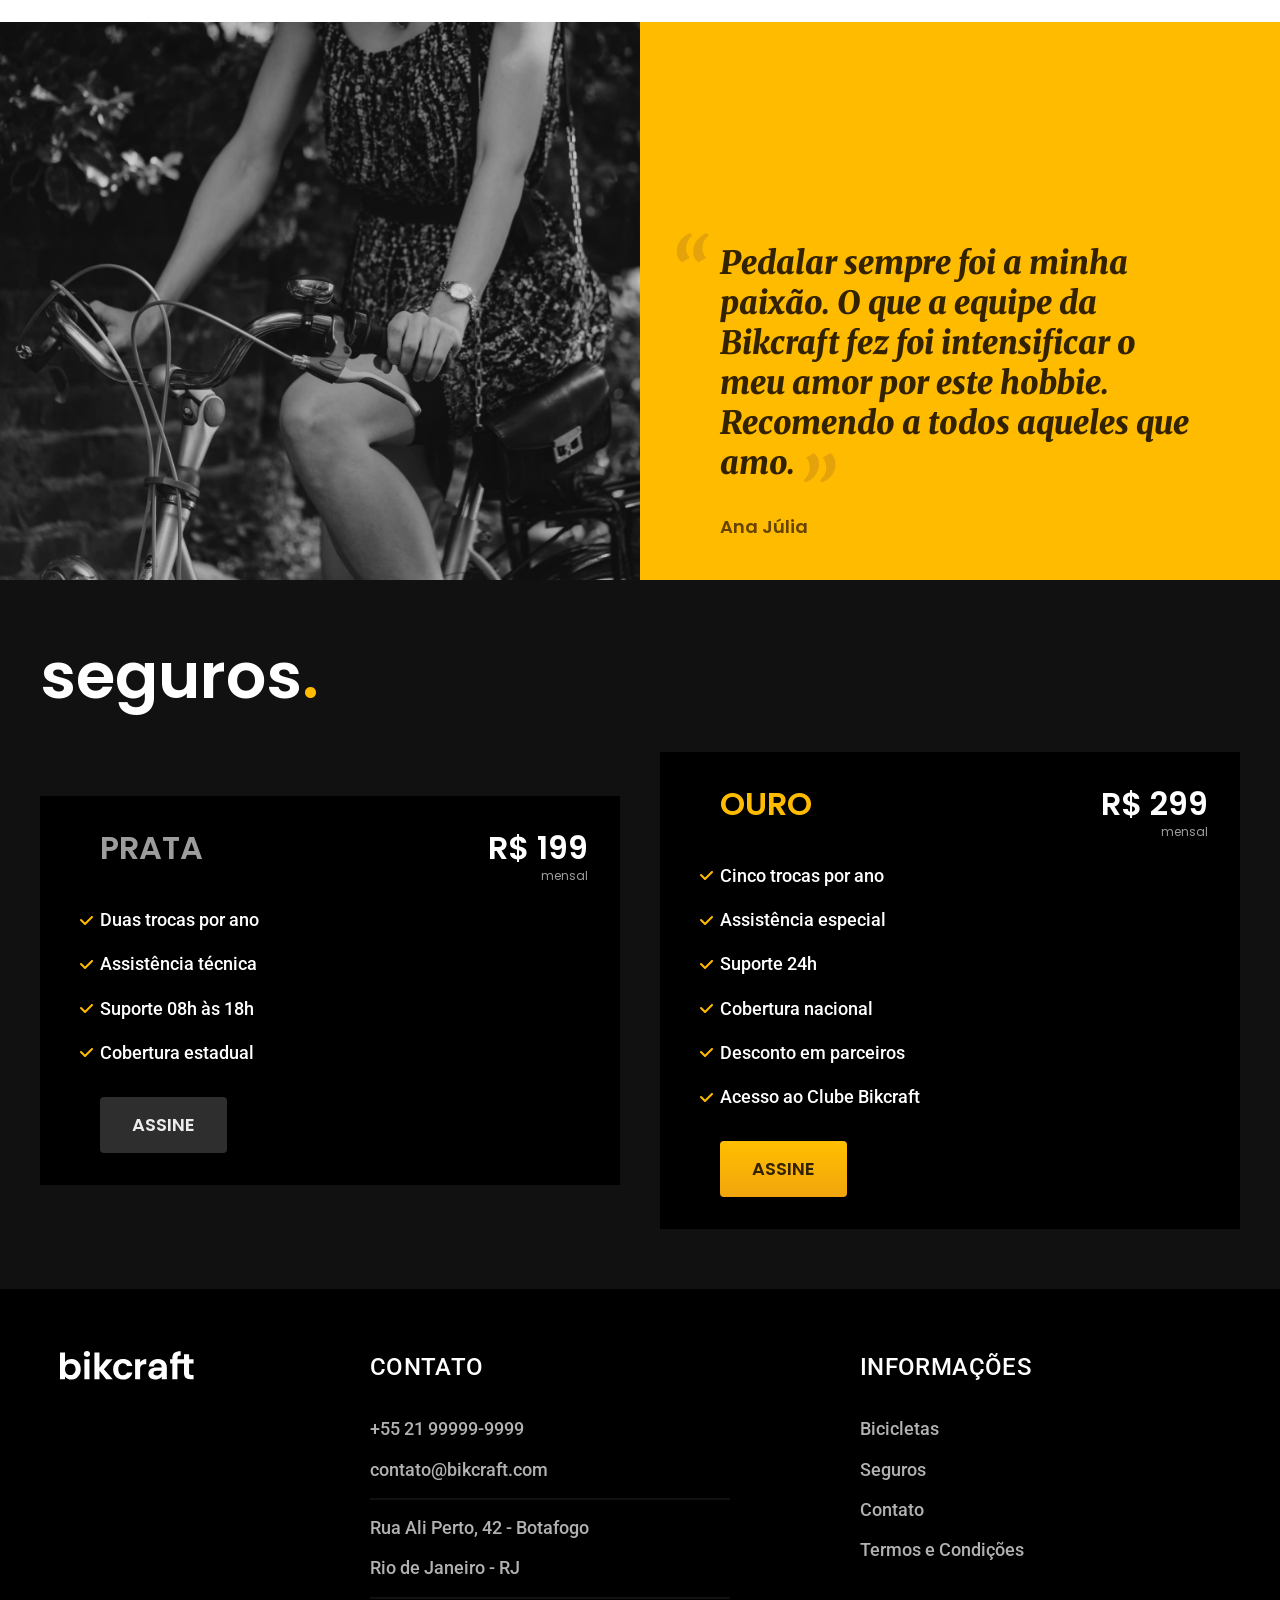
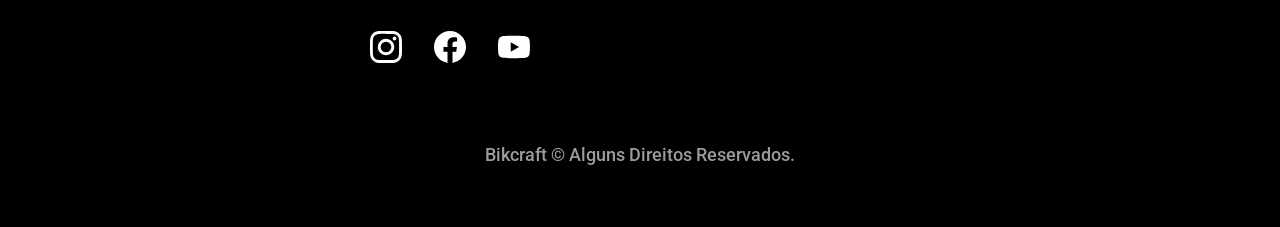
==== commit ba0306ff: "Finishing Home and starting Terms and Conditions page" ====
--- a/index.html
+++ b/index.html
@@ -145,7 +145,7 @@
       </div>
     </div>
   </article>
-  <footer class="footer-bg">
+  <footer class="footer-bg ">
     <div class="footer container">
       <img src="./img/bikcraft.svg" alt="">
       <div class="footer-contact">
@@ -173,7 +173,7 @@
           </ul>
         </nav>
       </div>
-      <p class=" footer-copy font-2-m color-6">Bikcraft © Alguns Direitos Reservados.</p>
+      <p class="footer-copy font-2-m color-6">Bikcraft © Alguns Direitos Reservados.</p>
     </div>
   </footer>
 </body>
--- a/css/style.css
+++ b/css/style.css
@@ -16,5 +16,8 @@
 @import "./home/testimony.css";
 @import "./insurances/insurance.css";
 
+/* Terms */
+@import "./terms/terms.css";
+
 /* Bikes-list */
 @import "./bikes/bikes-list.css";
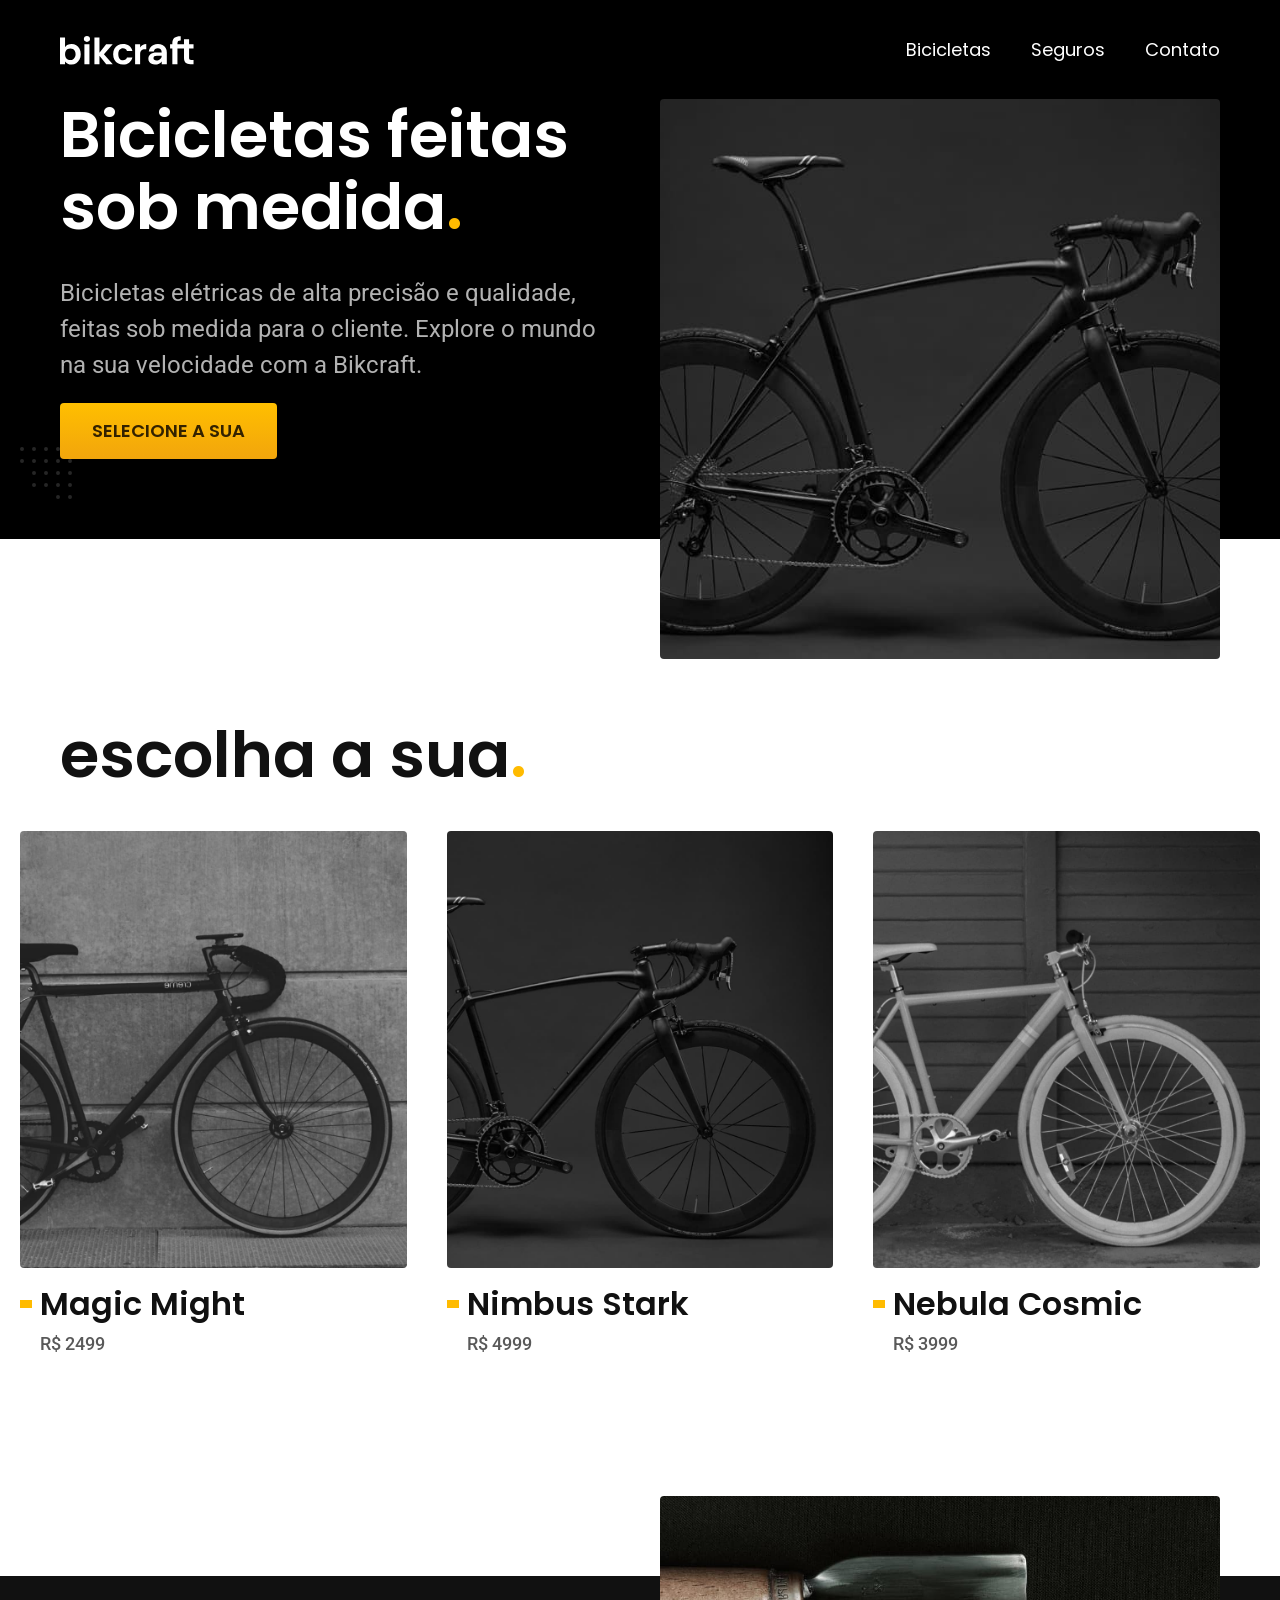
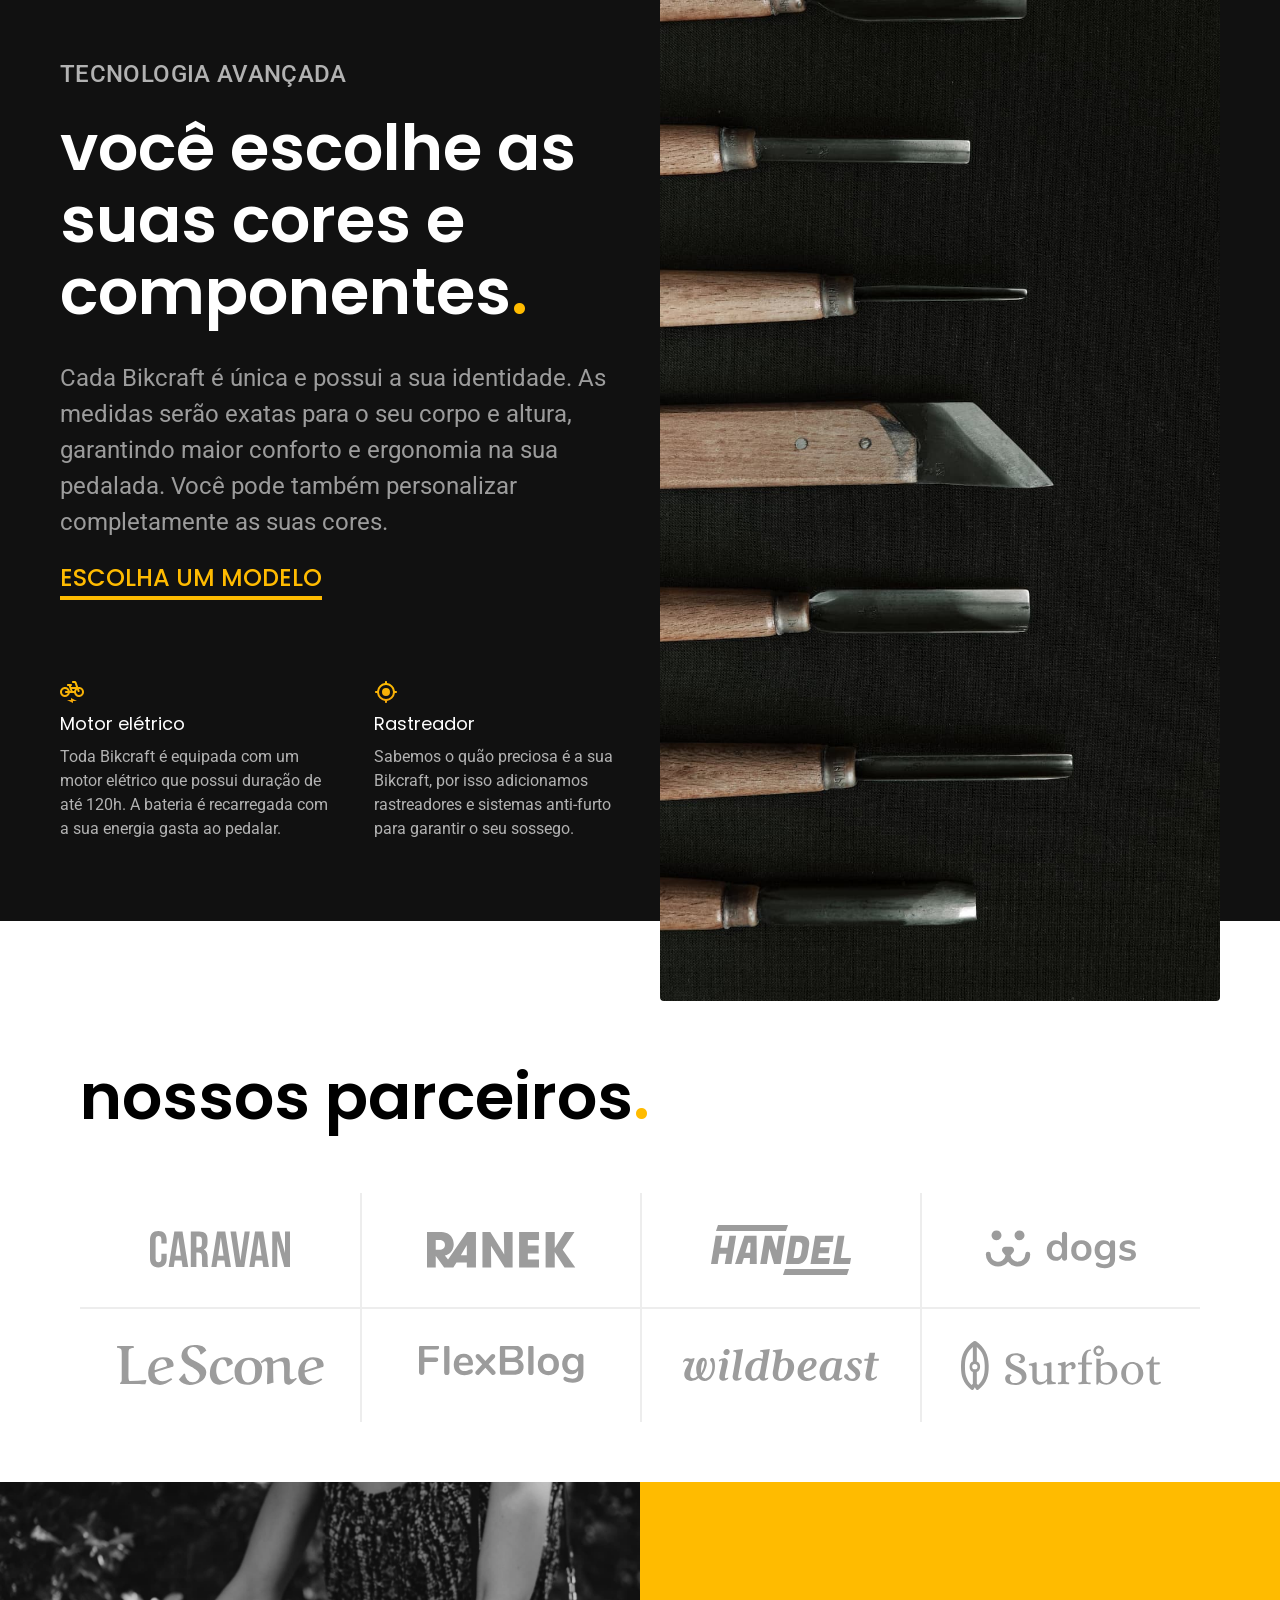
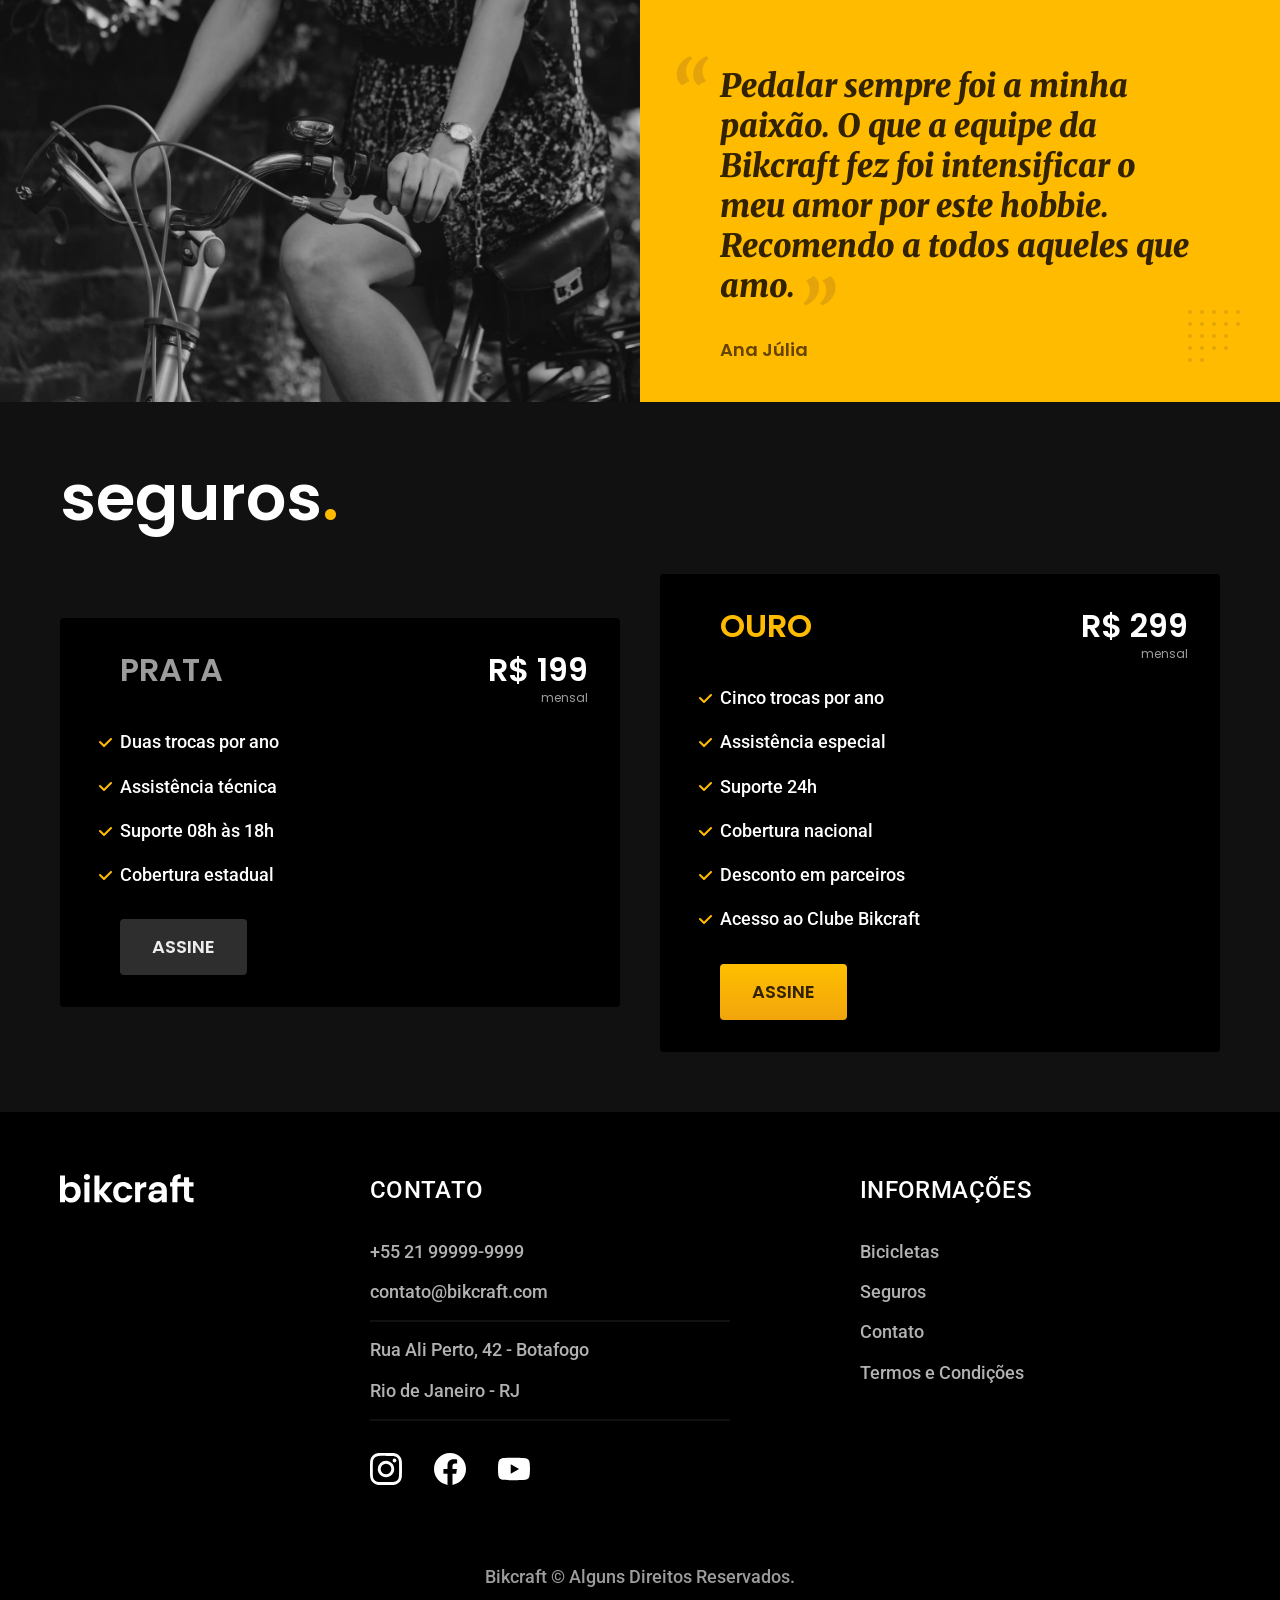
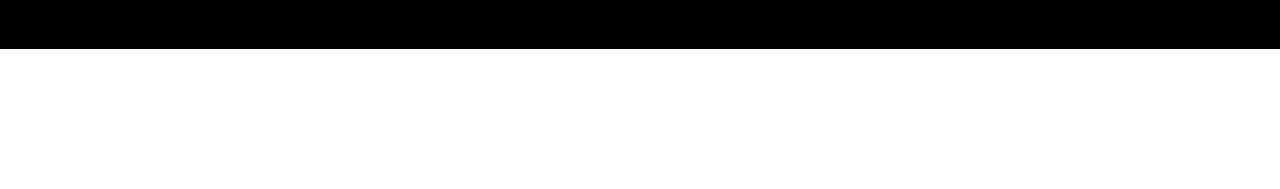
==== commit 47e04172: "Finished course, project with some need otimizations and fix, but finished" ====
--- a/index.html
+++ b/index.html
@@ -5,6 +5,8 @@
   <meta charset="UTF-8">
   <meta name="viewport" content="width=device-width, initial-scale=1.0">
   <title>Bikcraft</title>
+  <meta name="description" content="Bicicletas elétricas de alta precisão e qualidade, feitas sob medida para o cliente. Explore o mundo na sua velocidade com a Bikcraft.">
+  <link rel="preload" href="./css/style.css" as="style">
   <link rel="stylesheet" href="./css/style.css">
   <link rel="preconnect" href="https://fonts.googleapis.com">
   <link rel="preconnect" href="https://fonts.gstatic.com" crossorigin>
@@ -15,7 +17,7 @@
   <header class="header-bg">
     <div class="header">
       <a href="./index.html">
-        <img src="./img/bikcraft.svg" alt="Bikcraft">
+        <img src="./img/bikcraft.svg" width="136" height="32" alt="Bikcraft">
       </a>
       <nav aria-label="primary">
         <ul class="header-menu">
@@ -33,9 +35,10 @@
         <p class="font-2-l color-5">Bicicletas elétricas de alta precisão e qualidade, feitas sob medida para o cliente. Explore o mundo na sua velocidade com a Bikcraft.</p>
         <a class="button" href="./bicicletas.html">Selecione a sua</a>
       </div>
-      <div class="introduction-image">
-        <img src="./img/fotos/introducao.jpg" alt="">
-      </div>
+      <picture class="introduction-image">
+        <source media="(max-width: 800px)" srcset="./img/bicicletas/nimbus.jpg">
+        <img src="./img/fotos/introducao.jpg" width="1280" height="1600" alt="">
+      </picture>
     </div>
   </main>
   <article class="bikes-list">
@@ -44,21 +47,21 @@
     <ul>
       <li>
         <a href="./bikes/magic.html">
-          <img src="./img/bicicletas/magic-home.jpg" alt="Bicicleta Magic Might">
+          <img src="./img/bicicletas/magic-home.jpg" width="920" height="1040" alt="Bicicleta Magic Might">
           <h3 class="font-1-xl">Magic Might</h3>
           <span class="font-2-m color-8">R$ 2499</span>
         </a>
       </li>
       <li>
         <a href="./bikes/nimbus.html">
-          <img src="./img/bicicletas/nimbus-home.jpg" alt="Bicicleta Nimbus">
+          <img src="./img/bicicletas/nimbus-home.jpg" width="920" height="1040" alt="Bicicleta Nimbus">
           <h3 class="font-1-xl">Nimbus Stark</h3>
           <span class="font-2-m color-8">R$ 4999</span>
         </a>
       </li>
       <li>
         <a href="./bikes/nebula.html">
-          <img src="./img/bicicletas/nebula-home.jpg" alt="Bicicleta Nebula">
+          <img src="./img/bicicletas/nebula-home.jpg" width="920" height="1040" alt="Bicicleta Nebula">
           <h3 class="font-1-xl">Nebula Cosmic</h3>
           <span class="font-2-m color-8">R$ 3999</span>
         </a>
@@ -74,19 +77,19 @@
         <a class="link color-p1" href="./bicicletas.html">Escolha um Modelo</a>
         <div class="technology-vantagens">
           <div>
-            <img src="./img/icones/eletrica.svg" alt="">
+            <img src="./img/icones/eletrica.svg" width="24" height="24" alt="">
             <h3 class="font-1-m color-0">Motor elétrico</h3>
             <p class="font-2-s color-5">Toda Bikcraft é equipada com um motor elétrico que possui duração de até 120h. A bateria é recarregada com a sua energia gasta ao pedalar.</p>
           </div>
           <div>
-            <img src="./img/icones/rastreador.svg" alt="">
+            <img src="./img/icones/rastreador.svg" width="24" height="24" alt="">
             <h3 class="font-1-m color-0">Rastreador</h3>
             <p class="font-2-s color-5">Sabemos o quão preciosa é a sua Bikcraft, por isso adicionamos rastreadores e sistemas anti-furto para garantir o seu sossego.</p>
           </div>
         </div>
       </div>
       <div class="technology-image">
-        <img src="./img/fotos/tecnologia.jpg" alt="">
+        <img src="./img/fotos/tecnologia.jpg" width="1200" height="1920" alt="">
       </div>
 
     </div>
@@ -95,19 +98,19 @@
   <section class="partners" aria-label="Nossos Parceiros">
     <h2 class="font-1-xxl color-12 container">nossos parceiros<span class="color-p1">.</span></h2>
     <ul>
-      <li><img src="./img/parceiros/caravan.svg" alt="caravan"></li>
-      <li><img src="./img/parceiros/ranek.svg" alt="ranek"></li>
-      <li><img src="./img/parceiros/handel.svg" alt="handel"></li>
-      <li><img src="./img/parceiros/dogs.svg" alt="dogs"></li>
-      <li><img src="./img/parceiros/lescone.svg" alt="lescone"></li>
-      <li><img src="./img/parceiros/flexblog.svg" alt="flexblog"></li>
-      <li><img src="./img/parceiros/wildbeast.svg" alt="wildbeast"></li>
-      <li><img src="./img/parceiros/surfbot.svg" alt="surfbot"></li>
+      <li><img src="./img/parceiros/caravan.svg" width="140" height="38" alt="caravan"></li>
+      <li><img src="./img/parceiros/ranek.svg" width="149" height="36" alt="ranek"></li>
+      <li><img src="./img/parceiros/handel.svg" width="140" height="50" alt="handel"></li>
+      <li><img src="./img/parceiros/dogs.svg" width="152" height="39" alt="dogs"></li>
+      <li><img src="./img/parceiros/lescone.svg" width="208" height="41" alt="lescone"></li>
+      <li><img src="./img/parceiros/flexblog.svg" width="165" height="38" alt="flexblog"></li>
+      <li><img src="./img/parceiros/wildbeast.svg" width="196" height="34" alt="wildbeast"></li>
+      <li><img src="./img/parceiros/surfbot.svg" width="200" height="49" alt="surfbot"></li>
     </ul>
   </section>
   <section class="testimony" aria-label="Depoimento">
     <div>
-      <img src="./img/fotos/depoimento.jpg" alt="Pessoa andando de bicicleta da Bikcraft">
+      <img src="./img/fotos/depoimento.jpg" width="1560" height="1360" alt="Pessoa andando de bicicleta da Bikcraft">
     </div>
     <div class="testimony-content">
       <blockquote class="font-1-xl color-p5">
@@ -116,10 +119,10 @@
       <span class="font-1-m-b color-p4">Ana Júlia</span>
     </div>
   </section>
-  <article class="insurance-bg">
-    <div class="insurance container">
+  <article class="insurances-bg">
+    <div class="insurances container">
       <h2 class="font-1-xxl color-0">seguros<span class="color-p1">.</span></h2>
-      <div class="insurance-item">
+      <div class="insurances-item">
         <h3 class="font-1-xl color-6">PRATA</h3>
         <span class="font-1-xl color-0">R$ 199<span class="font-1-xs color-6">mensal</span></span>
         <ul class="font-2-m color-0">
@@ -130,7 +133,7 @@
         </ul>
         <a class="button secondary" href="./orcamento.html">Assine</a>
       </div>
-      <div class="insurance-item">
+      <div class="insurances-item">
         <h3 class="font-1-xl color-p1">OURO</h3>
         <span class="font-1-xl color-0">R$ 299<span class="font-1-xs color-6">mensal</span></span>
         <ul class="font-2-m color-0">
@@ -147,7 +150,7 @@
   </article>
   <footer class="footer-bg ">
     <div class="footer container">
-      <img src="./img/bikcraft.svg" alt="">
+      <img src="./img/bikcraft.svg" width="136" height="32" alt="">
       <div class="footer-contact">
         <h3 class="font-2-l-b color-0">Contato</h3>
         <ul class="font-2-m color-5">
@@ -157,9 +160,9 @@
           <li><a href="">Rio de Janeiro - RJ</a></li>
         </ul>
         <div class="footer-networks">
-          <a href="./"><img src="./img/redes/instagram.svg" alt=""></a>
-          <a href="./"><img src="./img/redes/facebook.svg" alt=""></a>
-          <a href="./"><img src="./img/redes/youtube.svg" alt=""></a>
+          <a href="./"><img src="./img/redes/instagram.svg" width="32" height="32" alt=""></a>
+          <a href="./"><img src="./img/redes/facebook.svg" width="32" height="32" alt=""></a>
+          <a href="./"><img src="./img/redes/youtube.svg" width="32" height="32" alt=""></a>
         </div>
       </div>
       <div class="footer-info">
--- a/css/style.css
+++ b/css/style.css
@@ -6,18 +6,36 @@
 @import "./global/footer.css";
 
 /* Utilities */
-
 @import "./utilities/components.css";
+@import "./utilities/form.css";
 
 /* Home */
 @import "./home/introduction.css";
 @import "./home/technology.css";
 @import "./home/partners.css";
 @import "./home/testimony.css";
-@import "./insurances/insurance.css";
+
+/* Insurance */
+@import "./insurances/insurances.css";
+@import "./insurances/advantagens.css";
+@import "./insurances/questions.css";
 
 /* Terms */
 @import "./terms/terms.css";
 
+/* Budget */
+@import "./budget/budget.css";
+
+/* Contact */
+@import "./contact/contact.css";
+@import "./contact/stores.css";
+
 /* Bikes-list */
 @import "./bikes/bikes-list.css";
+
+/* Bikes */
+@import "./bikes/bikes.css";
+
+/* Bike */
+@import "./bike/bike.css";
+@import "./bike/insurance.css";
--- a/css/style.css
+++ b/css/style.css
@@ -6,18 +6,36 @@
 @import "./global/footer.css";
 
 /* Utilities */
-
 @import "./utilities/components.css";
+@import "./utilities/form.css";
 
 /* Home */
 @import "./home/introduction.css";
 @import "./home/technology.css";
 @import "./home/partners.css";
 @import "./home/testimony.css";
-@import "./insurances/insurance.css";
+
+/* Insurance */
+@import "./insurances/insurances.css";
+@import "./insurances/advantagens.css";
+@import "./insurances/questions.css";
 
 /* Terms */
 @import "./terms/terms.css";
 
+/* Budget */
+@import "./budget/budget.css";
+
+/* Contact */
+@import "./contact/contact.css";
+@import "./contact/stores.css";
+
 /* Bikes-list */
 @import "./bikes/bikes-list.css";
+
+/* Bikes */
+@import "./bikes/bikes.css";
+
+/* Bike */
+@import "./bike/bike.css";
+@import "./bike/insurance.css";
